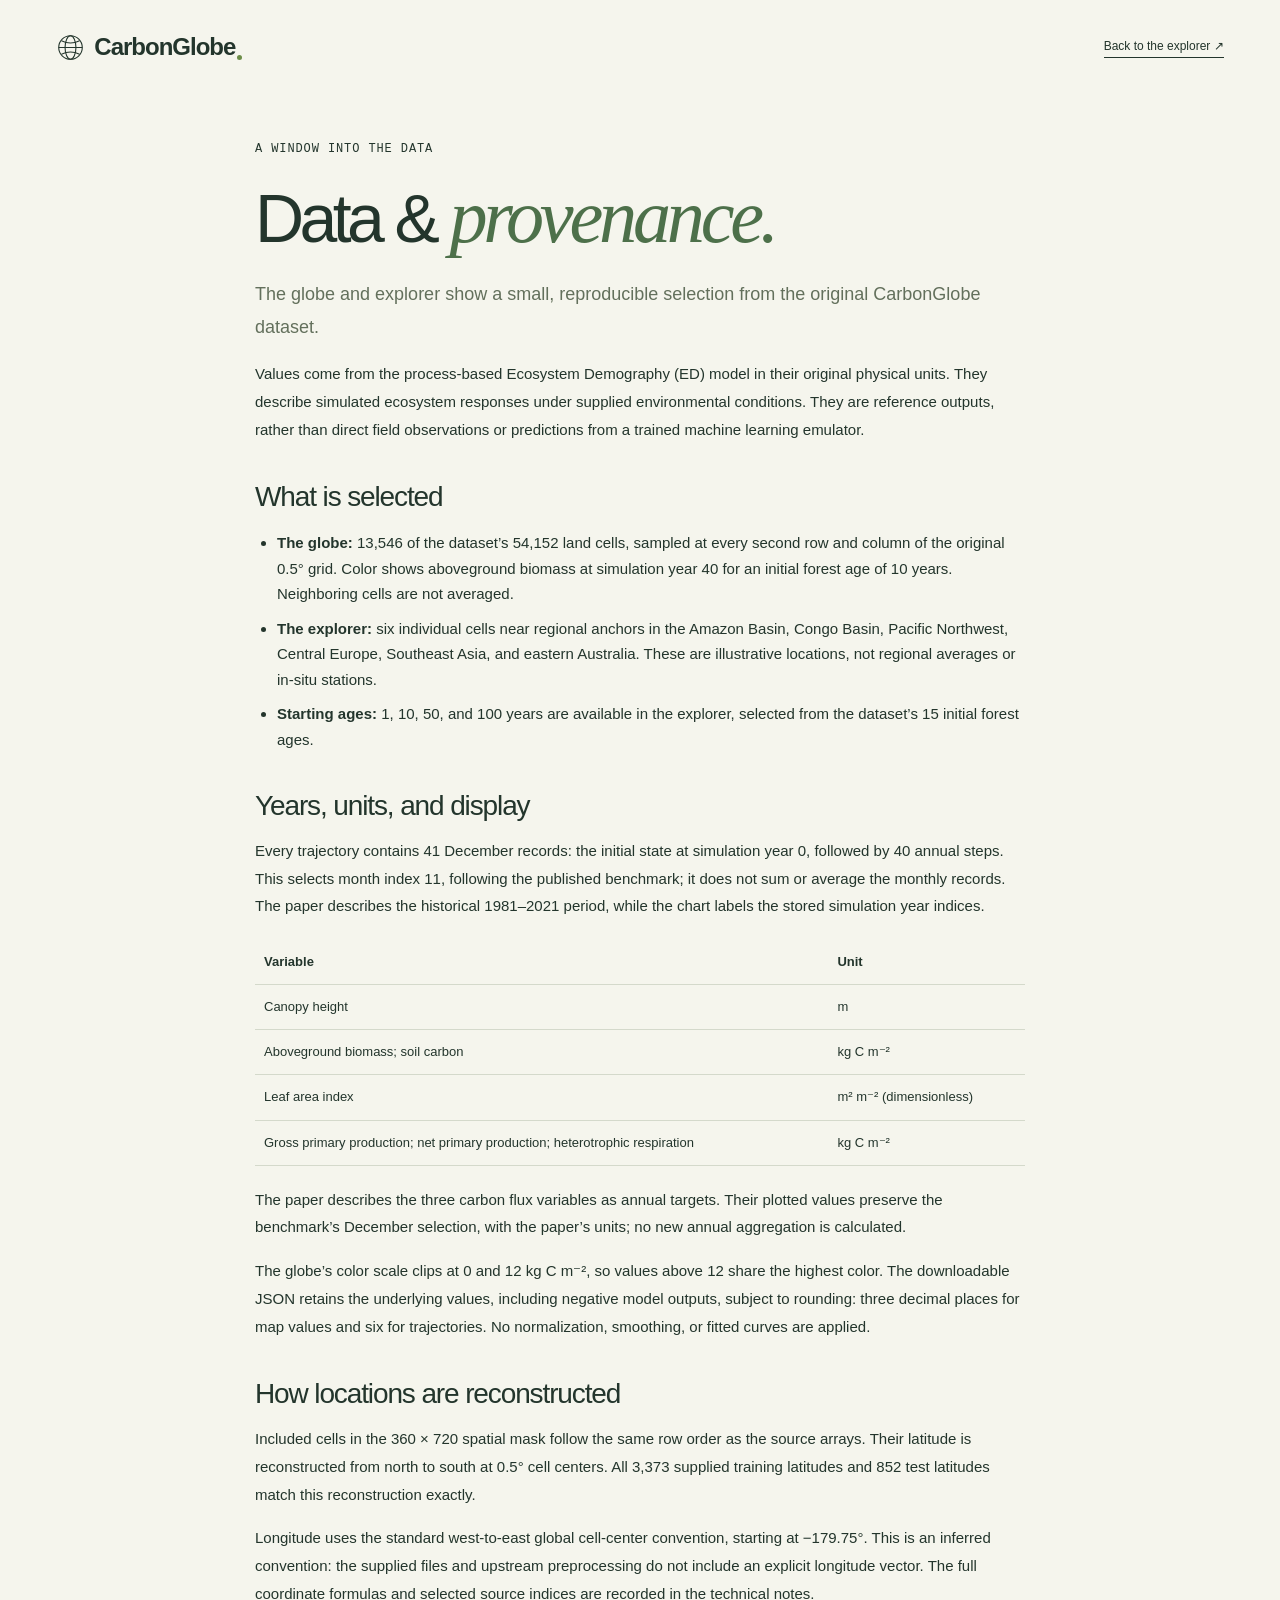
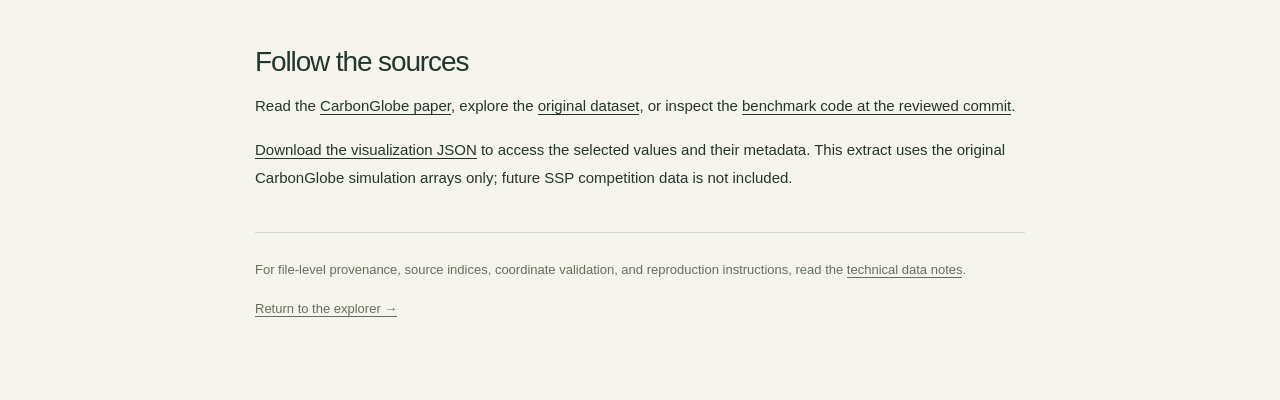
==== data-notes.html @ b6ec604e "Build CarbonGlobe research website with interactive simulation explorer" ====
<!doctype html>
<html lang="en">
<head>
  <meta charset="utf-8">
  <meta name="viewport" content="width=device-width, initial-scale=1">
  <meta name="theme-color" content="#f5f5ed">
  <meta name="description" content="Where CarbonGlobe's interactive visualization data comes from, how sites and years are selected, and how to interpret the values.">
  <title>Data & provenance — CarbonGlobe</title>
  <link rel="icon" href="assets/favicon.svg" type="image/svg+xml">
  <link rel="stylesheet" href="styles.css">
  <style>
    .provenance{max-width:850px;margin:0 auto;padding:40px 40px 80px;overflow-wrap:anywhere}
    .provenance h1{font-size:clamp(42px,7vw,68px);margin:20px 0 24px}
    .provenance h2{font-size:28px;margin:38px 0 14px;letter-spacing:-.04em}
    .provenance p{margin:0 0 16px;line-height:1.85}
    .provenance a{border-bottom:1px solid currentColor}
    .provenance .intro{font-size:18px;color:var(--muted)}
    .provenance ul{padding-left:22px;margin:16px 0}
    .provenance li{margin:9px 0}
    .provenance table{border-collapse:collapse;width:100%;margin:20px 0;font-size:13px}
    .provenance th,.provenance td{padding:11px 9px;border-bottom:1px solid var(--line);text-align:left}
    .provenance th{font-weight:700}
    .provenance code{font-family:var(--mono);font-size:.85em}
    .provenance .note-footer{border-top:1px solid var(--line);margin-top:40px;padding-top:25px;font-size:13px;color:var(--muted)}
    .provenance-header .return-link{font-size:12px;border-bottom:1px solid currentColor}
    @media(max-width:600px){.provenance{padding:30px 24px 60px}.provenance-header{height:auto;min-height:90px;flex-wrap:wrap;padding-block:22px;gap:18px}.provenance table{font-size:12px}.provenance th,.provenance td{padding:10px 5px}}
  </style>
</head>
<body>
  <a class="skip-link" href="#main">Skip to content</a>
  <header class="site-header provenance-header">
    <a class="brand" href="index.html" aria-label="CarbonGlobe home"><svg viewBox="0 0 32 32" aria-hidden="true"><circle cx="16" cy="16" r="13"/><ellipse cx="16" cy="16" rx="6" ry="13"/><path d="M3 16h26M6 8.5c6 3 14 3 20 0M6 23.5c6-3 14-3 20 0"/></svg>CarbonGlobe<span class="brand-dot"></span></a>
    <a class="return-link" href="index.html#explore">Back to the explorer ↗</a>
  </header>
  <main class="provenance" id="main">
    <span class="eyebrow">A WINDOW INTO THE DATA</span>
    <h1>Data & <span class="serif">provenance.</span></h1>
    <p class="intro">The globe and explorer show a small, reproducible selection from the original CarbonGlobe dataset.</p>
    <p>Values come from the process-based Ecosystem Demography (ED) model in their original physical units. They describe simulated ecosystem responses under supplied environmental conditions. They are reference outputs, rather than direct field observations or predictions from a trained machine learning emulator.</p>
    <h2>What is selected</h2>
    <ul>
      <li><strong>The globe:</strong> 13,546 of the dataset’s 54,152 land cells, sampled at every second row and column of the original 0.5° grid. Color shows aboveground biomass at simulation year 40 for an initial forest age of 10 years. Neighboring cells are not averaged.</li>
      <li><strong>The explorer:</strong> six individual cells near regional anchors in the Amazon Basin, Congo Basin, Pacific Northwest, Central Europe, Southeast Asia, and eastern Australia. These are illustrative locations, not regional averages or in-situ stations.</li>
      <li><strong>Starting ages:</strong> 1, 10, 50, and 100 years are available in the explorer, selected from the dataset’s 15 initial forest ages.</li>
    </ul>
    <h2>Years, units, and display</h2>
    <p>Every trajectory contains 41 December records: the initial state at simulation year 0, followed by 40 annual steps. This selects month index 11, following the published benchmark; it does not sum or average the monthly records. The paper describes the historical 1981–2021 period, while the chart labels the stored simulation year indices.</p>
    <table>
      <caption class="sr-only">Variables and units in the visualization</caption>
      <thead><tr><th scope="col">Variable</th><th scope="col">Unit</th></tr></thead>
      <tbody>
        <tr><td>Canopy height</td><td>m</td></tr>
        <tr><td>Aboveground biomass; soil carbon</td><td>kg C m⁻²</td></tr>
        <tr><td>Leaf area index</td><td>m² m⁻² (dimensionless)</td></tr>
        <tr><td>Gross primary production; net primary production; heterotrophic respiration</td><td>kg C m⁻²</td></tr>
      </tbody>
    </table>
    <p>The paper describes the three carbon flux variables as annual targets. Their plotted values preserve the benchmark’s December selection, with the paper’s units; no new annual aggregation is calculated.</p>
    <p>The globe’s color scale clips at 0 and 12 kg C m⁻², so values above 12 share the highest color. The downloadable JSON retains the underlying values, including negative model outputs, subject to rounding: three decimal places for map values and six for trajectories. No normalization, smoothing, or fitted curves are applied.</p>
    <h2>How locations are reconstructed</h2>
    <p>Included cells in the 360 × 720 spatial mask follow the same row order as the source arrays. Their latitude is reconstructed from north to south at 0.5° cell centers. All 3,373 supplied training latitudes and 852 test latitudes match this reconstruction exactly.</p>
    <p>Longitude uses the standard west-to-east global cell-center convention, starting at −179.75°. This is an inferred convention: the supplied files and upstream preprocessing do not include an explicit longitude vector. The full coordinate formulas and selected source indices are recorded in the technical notes.</p>
    <h2>Follow the sources</h2>
    <p>Read the <a href="assets/paper.pdf">CarbonGlobe paper</a>, explore the <a href="https://huggingface.co/datasets/zhwang1/CarbonGlobe">original dataset</a>, or inspect the <a href="https://github.com/zhwang0/carbon-globe/tree/a99036367b76a2a7c738bc0e8530a5e57415c2dc">benchmark code at the reviewed commit</a>.</p>
    <p><a href="assets/data/carbon-globe.json" download>Download the visualization JSON</a> to access the selected values and their metadata. This extract uses the original CarbonGlobe simulation arrays only; future SSP competition data is not included.</p>
    <div class="note-footer"><p>For file-level provenance, source indices, coordinate validation, and reproduction instructions, read the <a href="DATA_NOTES.md">technical data notes</a>.</p><a href="index.html#explore">Return to the explorer →</a></div>
  </main>
</body>
</html>
---- styles.css ----
@font-face{font-family:Manrope;src:url('assets/fonts/manrope-latin.woff2') format('woff2');font-style:normal;font-weight:400 800;font-display:swap}
@font-face{font-family:'DM Mono';src:url('assets/fonts/dm-mono-latin.woff2') format('woff2');font-style:normal;font-weight:400;font-display:swap}
:root{--paper:#f5f5ed;--paper-light:#fafaf4;--ink:#23352c;--forest:#173f35;--forest-deep:#12372e;--lime:#dcf680;--muted:#63705c;--line:#d4d9cb;--mono:'DM Mono','SFMono-Regular',Consolas,monospace;--sans:Manrope,Arial,Helvetica,sans-serif;--gutter:clamp(24px,4.4vw,68px);--max-width:1440px}
*,*::before,*::after{box-sizing:border-box}
html{scroll-behavior:smooth;scroll-padding-top:34px}
body{margin:0;background:var(--paper);color:var(--ink);font-family:var(--sans);font-size:15px;line-height:1.7;-webkit-font-smoothing:antialiased}
::selection{background:var(--lime);color:var(--forest)}
a{color:inherit;text-decoration:none}
button,input,select{font:inherit}
button,a,input,select{-webkit-tap-highlight-color:transparent}
button{color:inherit;cursor:pointer}
button:disabled,select:disabled{cursor:wait}
button:disabled{opacity:.5}
button,select{border-radius:0}
button:focus-visible,a:focus-visible,input:focus-visible,select:focus-visible,canvas:focus-visible{outline:2px solid #698a21;outline-offset:5px}
button{background:none}
img,svg,canvas{max-width:100%}
svg{vertical-align:middle}
h1,h2,h3,p{margin:0}
h1,h2,h3{font-weight:500}
button .icon,a .icon{flex-shrink:0}
.icon{width:20px;height:20px;fill:none;stroke:currentColor;stroke-width:1.5;stroke-linecap:round;stroke-linejoin:round}
.icon-library{position:absolute;width:0;height:0;overflow:hidden}
.sr-only{position:absolute!important;width:1px;height:1px;padding:0;overflow:hidden;clip:rect(0,0,0,0);white-space:nowrap;border:0}
.skip-link{position:absolute;top:-100px;left:24px;z-index:100;padding:10px 20px;background:var(--lime);color:var(--forest)}
.skip-link:focus{top:12px}
.serif{font-family:Georgia,'Times New Roman',serif;font-weight:400;font-style:italic;letter-spacing:-.055em}
.mono,.eyebrow,.small-note,.source-label,.step-top,.resource-type{font-family:var(--mono);font-weight:400}
.eyebrow,.small-note{font-size:12px;line-height:1.5;letter-spacing:.075em}
.eyebrow{display:inline-flex;align-items:center;gap:15px}
.status-dot{display:inline-block;width:6px;height:6px;border-radius:50%;background:#7c9c43;flex-shrink:0}
.section,.site-header,.hero,.metrics,footer{max-width:var(--max-width);margin-inline:auto}
.site-header{height:94px;margin-inline:auto;padding:0 var(--gutter);display:flex;align-items:center;justify-content:space-between;gap:20px}
.brand{display:inline-flex;align-items:center;gap:9px;font-size:24px;font-weight:750;letter-spacing:-1px;line-height:1}
.brand svg{width:29px;height:29px;fill:none;stroke:currentColor;stroke-width:1.2}
.brand-dot{width:5px;height:5px;background:#6c8d48;border-radius:50%;margin-left:-7px;align-self:flex-end;margin-bottom:2px}
.site-header nav{display:flex;gap:29px;align-items:center;font-size:14px;font-weight:600}
.site-header nav>a{position:relative;padding:10px 0}
.site-header nav>a:not(.nav-paper)::after{content:'';position:absolute;bottom:6px;left:0;width:100%;height:1px;background:currentColor;transform:scaleX(0);transform-origin:left;transition:transform .2s}
.site-header nav>a:hover::after{transform:scaleX(1)}
.site-header nav .nav-paper{display:flex;align-items:center;gap:16px;border:1px solid #abb9a8;padding:11px 15px;margin-left:10px}
.nav-paper .icon{width:17px;height:17px}
.nav-paper:hover{background:#e9eddf}
.menu-toggle{display:none;width:44px;height:44px;padding:12px;border:0}
.menu-toggle span{display:block;height:1.5px;margin:6px 0;background:currentColor;transition:transform .2s}
.hero{position:relative;display:grid;grid-template-columns:1fr 1fr;padding:51px var(--gutter) 0;column-gap:18px;min-height:705px}
.hero-copy{position:relative;z-index:2}
.publication-tag{display:inline-flex;align-items:center;gap:8px;font-family:var(--mono);font-size:11px;letter-spacing:.025em;border:1px solid #d5dccc;border-radius:20px;padding:6px 10px;white-space:nowrap}
.publication-tag .status-dot{width:5px;height:5px}
.publication-tag .icon{width:12px;height:12px}
.tag-divider{color:#a3ae9e;margin:0 1px}
h1{font-size:clamp(65px,6.2vw,88px);font-weight:500;line-height:1.045;letter-spacing:-.068em;margin:27px 0 25px}
h1 .serif{font-size:1.12em;line-height:.95;color:#4d704a}
.hero-description{font-size:16px;line-height:1.7;letter-spacing:-.2px}
.hero-detail{max-width:385px;color:var(--muted);font-size:14px;line-height:1.9;margin-top:14px}
.hero-detail strong{color:var(--ink);font-weight:700}
.hero-actions{display:flex;align-items:center;gap:24px;margin-top:26px}
.button{display:inline-flex;align-items:center;justify-content:center;gap:23px;min-height:47px;padding:12px 18px;font-size:14px;font-weight:600;line-height:1.5;border:1px solid transparent;transition:background .2s,transform .2s}
.button:hover{transform:translateY(-2px)}
.button-dark{background:var(--forest);color:var(--paper)}
.button-dark:hover{background:#285848}
.button-lime{background:var(--lime);color:var(--forest)}
.button-lime:hover{background:#e8ffa5}
.text-link{display:inline-flex;align-items:center;gap:10px;font-size:13px;font-weight:650;line-height:1.6;border:0;border-bottom:1px solid currentColor;padding:5px 0}
.text-link .icon{width:15px;height:15px;transition:transform .2s}
.text-link:hover .icon{transform:translate(2px,-1px)}
.globe-scene{position:relative;min-width:0;min-height:558px;align-self:start;margin-top:-14px}
.globe-scene::before{content:'';position:absolute;width:83%;height:76%;left:10%;top:10%;border-radius:50%;background:radial-gradient(ellipse,rgba(161,181,117,.15),transparent 68%);pointer-events:none}
#globe{display:block;position:relative;width:100%;aspect-ratio:1;min-height:480px;cursor:grab;touch-action:pan-y}
#globe:active{cursor:grabbing}
.globe-eyebrow{position:absolute;top:9px;right:15px;z-index:1;display:flex;align-items:center;gap:8px;font-family:var(--mono);font-size:10px;letter-spacing:.08em}
.globe-coordinate{position:absolute;left:0;right:auto;top:10%;z-index:1;display:flex;flex-direction:column;gap:5px;max-width:110px;text-align:left;pointer-events:none}
.globe-coordinate span{font-family:var(--mono);font-size:9px;letter-spacing:.06em}
.globe-coordinate span:last-child{font-size:9px;opacity:.55;max-width:100px;align-self:flex-start;line-height:1.6}
.globe-coordinate strong{font-size:15px;font-weight:450;letter-spacing:-.5px}
.globe-controls{position:absolute;bottom:20px;left:7px;display:flex;align-items:center;gap:10px;font-family:var(--mono);font-size:10px;letter-spacing:.07em}
.round-button{display:flex;align-items:center;justify-content:center;flex-shrink:0;width:32px;height:32px;border:1px solid #c7cfbd;border-radius:50%;font-size:14px;line-height:1;padding:0}
.round-button:hover{background:#e6ecd8}
.globe-hint{font-size:20px;opacity:.6;margin-left:6px}
.globe-legend{position:absolute;right:3px;bottom:17px;width:173px;font-family:var(--mono);font-size:9px;letter-spacing:.03em}
.color-ramp{height:4px;margin:8px 0 6px;background:linear-gradient(90deg,#448466,#a4c268,#e0ed8b)}
.globe-legend>div:last-of-type{display:flex;justify-content:space-between}
.globe-legend small{display:block;font-size:9px;opacity:.6;margin-top:6px}
.visual-status{position:absolute;bottom:58px;left:0;right:0;font-size:12px;text-align:center;color:var(--muted)}
.visual-status:empty{display:none}
.hero-bottom{grid-column:1/-1;display:flex;justify-content:space-between;align-items:center;padding:38px 0 24px;color:#87907e}
.hero-bottom .eyebrow{font-size:10px;letter-spacing:.12em}
.hero-bottom>a{display:flex;align-items:center;gap:20px;font-family:var(--mono);font-size:10px;letter-spacing:.08em;color:var(--ink)}
.hero-bottom>a>span{font-size:18px}
.metrics{display:grid;grid-template-columns:repeat(4,1fr);padding:0 var(--gutter);}
.metrics>div{border-top:1px solid var(--line);border-bottom:1px solid var(--line);padding:29px 0 30px;position:relative}
.metrics>div+div{padding-left:35px}
.metrics>div+div::before{content:'';position:absolute;left:0;top:32px;bottom:32px;width:1px;background:var(--line)}
.metrics strong{display:flex;align-items:baseline;gap:9px;font-size:43px;font-weight:450;letter-spacing:-2px;line-height:1.2}
.metrics strong span{font-family:var(--mono);font-size:14px;letter-spacing:0;font-weight:400;color:#7d886c}
.metrics>div:first-child strong span{font-size:17px;align-self:center;color:#8ba35f}
.metrics>div>span{display:block;font-size:13px;color:var(--muted);margin-top:10px}
.section{padding:90px var(--gutter)}
.section-heading{display:flex;justify-content:space-between;align-items:center;gap:20px;margin-bottom:43px}
.section-number{color:#98a387;font-size:11px}
.small-note{color:#7c8977;font-size:10px}
.small-note .status-dot{margin-right:7px;width:5px;height:5px;vertical-align:middle}
h2{font-size:clamp(37px,3.7vw,52px);letter-spacing:-.055em;line-height:1.17}
h2 .serif{letter-spacing:-.045em}
.split-heading{display:grid;grid-template-columns:1.05fr 1fr;gap:80px;margin-bottom:53px}
.split-heading>div{max-width:500px;padding-top:3px}
.split-heading p{font-size:14px;line-height:1.95;color:#637064}
.split-heading p+p{margin-top:14px}
.pipeline{display:grid;grid-template-columns:repeat(3,1fr);border-top:1px solid var(--line);border-bottom:1px solid var(--line)}
.pipeline-step{min-width:0;padding:24px 28px 27px 0}
.pipeline-step+.pipeline-step{border-left:1px solid var(--line);padding-left:28px}
.pipeline-step:last-child{padding-right:0}
.step-top{display:flex;align-items:center;justify-content:space-between;font-size:11px;letter-spacing:.07em;color:#7c876e}
.step-top .icon{width:15px;height:15px;color:var(--ink)}
.tiny-badge{border:1px solid #c9d4ad;border-radius:20px;color:#61713f;font-size:9px;padding:3px 7px;line-height:1}
.pipeline-art{height:106px;display:flex;align-items:center;justify-content:flex-start;margin:4px 0 0;color:#6b8b4c}
.drivers-art{gap:15px}
.drivers-art span{display:flex;align-items:center;justify-content:center;width:48px;height:48px;border:1px solid #ced9b7;border-radius:50%;font-family:var(--mono);font-size:23px}
.drivers-art span:nth-child(3){font-size:14px}
.forest-art svg{width:228px;height:80px;fill:none;stroke:#729454;stroke-width:1.3;stroke-linecap:round;stroke-linejoin:round}
.tensor-art{font-family:var(--mono);font-size:12px;gap:6px;white-space:nowrap}
.tensor-art>span{padding:10px 7px;border:1px solid #c8d5b4}
.tensor-art b{font-size:14px;font-weight:400}
.tensor-art .tensor-target{background:#e0e8ca}
.tensor-art sub{font-size:9px}
.pipeline-step h3{font-size:21px;letter-spacing:-.7px;margin:3px 0 12px}
.pipeline-step p{font-size:14px;line-height:1.9;color:var(--muted);max-width:320px;min-height:69px}
.source-label{font-size:9px;letter-spacing:.035em;margin-top:19px;color:#71805e}
.dataset-footnote{display:flex;gap:16px;align-items:center;margin-top:24px}
.note-mark{font-size:25px;color:#85966c;align-self:flex-start;line-height:1.4}
.dataset-footnote p{font-size:12px;line-height:1.85;color:#798271;max-width:760px}
.dataset-footnote p strong{font-weight:600;color:#627159}
.dataset-footnote .text-link{flex-shrink:0;margin-left:auto;font-size:12px}
.explore-section{background:var(--forest);color:var(--paper);padding:72px max(var(--gutter),calc((100vw - var(--max-width))/2 + var(--gutter))) 38px}
.explore-section .section-heading{margin-bottom:36px}
.explore-section .section-number{color:#adc67d}
.explore-section .small-note{color:#a9bca5}
.explore-section .status-dot{background:var(--lime)}
.explore-heading{display:grid;grid-template-columns:1.1fr 1fr;gap:80px;align-items:center;margin-bottom:40px}
.explore-heading h2 .serif{color:var(--lime)}
.explore-heading p{font-size:14px;line-height:1.95;color:#bacabd;max-width:390px;margin-left:auto}
.explorer{background:var(--paper);color:var(--ink);position:relative}
.explorer-toolbar{display:grid;grid-template-columns:1.25fr 1fr 1.3fr;border-bottom:1px solid var(--line);padding:0 26px}
.explorer-toolbar label{display:flex;flex-direction:column;gap:7px;padding:19px 24px 17px 0;font-family:var(--mono);font-size:10px;letter-spacing:.075em;color:#86907b}
.explorer-toolbar label+label{padding-left:24px;border-left:1px solid var(--line)}
.explorer-toolbar label:last-child{padding-right:0}
select{width:100%;min-height:30px;padding:0 24px 0 0;border:0;background-color:transparent;background-image:url("data:image/svg+xml,%3Csvg width='14' height='14' viewBox='0 0 14 14' xmlns='http://www.w3.org/2000/svg'%3E%3Cpath d='m3 5 4 4 4-4' fill='none' stroke='%2323352c' stroke-width='1.2'/%3E%3C/svg%3E");background-position:right center;background-repeat:no-repeat;appearance:none;color:var(--ink);font-family:var(--sans);font-size:14px;font-weight:600;letter-spacing:0;cursor:pointer}
select option{background:var(--paper);color:var(--ink)}
.explorer-body{display:grid;grid-template-columns:minmax(230px,.72fr) minmax(0,2fr)}
.location-panel{padding:27px;border-right:1px solid var(--line);position:relative;overflow:hidden}
.location-kicker{display:flex;gap:7px;align-items:center;font-family:var(--mono);font-size:9px;letter-spacing:.07em;color:#7b8b6d}
.location-kicker .status-dot{background:#78914b;width:5px;height:5px}
.location-panel h3{font-size:23px;line-height:1.25;letter-spacing:-.8px;margin-top:12px}
.location-panel>.mono{font-size:10px;color:#8b9380}
#locator{width:100%;height:100px;margin:9px 0 4px;display:block}
.location-value{display:flex;flex-direction:column;gap:3px;margin-top:4px}
.location-value>span:first-child{font-size:12px;color:#7c8676}
.location-value strong{font-size:48px;line-height:1.2;letter-spacing:-2.3px;font-weight:450;font-variant-numeric:tabular-nums}
.location-value>span:last-child{font-family:var(--mono);font-size:11px;color:#7d896b}
.location-year{display:flex;justify-content:space-between;align-items:center;font-family:var(--mono);font-size:10px;border-top:1px solid var(--line);padding-top:15px;margin-top:21px;color:#7d896b}
.location-year span{color:var(--ink);font-size:14px}
.chart-panel{padding:28px 28px 19px;min-width:0}
.chart-heading{display:flex;justify-content:space-between;align-items:flex-end;gap:15px;margin-bottom:13px}
.chart-overline{font-family:var(--mono);font-size:9px;color:#8b947e;letter-spacing:.06em}
.chart-heading h3{font-size:14px;font-weight:550;letter-spacing:-.2px;margin-top:4px}
.chart-key{display:flex;align-items:center;gap:5px;font-size:10px;color:#76826b;white-space:nowrap}
.chart-key i{height:2px;width:15px;background:#537d39}
#trajectory-chart{display:block;width:100%;height:auto;overflow:visible;min-height:180px}
#trajectory-chart text{font-family:var(--mono);font-size:12px;fill:#88917f}
#trajectory-chart .grid-line{stroke:#dfe3d5;stroke-width:1;stroke-dasharray:3 4}
#trajectory-chart .trajectory-line{fill:none;stroke:#648b3f;stroke-width:2.5;stroke-linecap:round;stroke-linejoin:round}
#trajectory-chart .trajectory-area{fill:#dce8bd;opacity:.5}
.timeline{display:flex;align-items:center;gap:12px;margin:5px 0 17px}
.timeline .round-button{width:29px;height:29px;font-size:11px}
.timeline .mono{font-size:10px;color:#8a967c}
input[type=range]{appearance:none;-webkit-appearance:none;width:100%;height:20px;background:transparent;cursor:pointer;min-width:0}
input[type=range]::-webkit-slider-runnable-track{height:3px;background:linear-gradient(to right,#789649 0%,#789649 var(--progress,100%),#cbd7b6 var(--progress,100%),#cbd7b6 100%);border-radius:3px}
input[type=range]::-moz-range-track{height:3px;background:linear-gradient(to right,#789649 0%,#789649 var(--progress,100%),#cbd7b6 var(--progress,100%),#cbd7b6 100%);border-radius:3px}
input[type=range]::-webkit-slider-thumb{appearance:none;width:11px;height:11px;margin-top:-4px;border-radius:50%;background:#5e7e3f;border:2px solid var(--paper);box-shadow:0 0 0 1px #5e7e3f}
input[type=range]::-moz-range-thumb{width:8px;height:8px;border-radius:50%;background:#5e7e3f;border:2px solid var(--paper);box-shadow:0 0 0 1px #5e7e3f}
.chart-footer{display:flex;justify-content:space-between;align-items:center;gap:12px;border-top:1px solid var(--line);padding-top:13px}
.chart-footer>span{font-size:10px;color:#8b927f}
.chart-footer .text-link{font-size:10px;border:0;white-space:nowrap}
.chart-footer .icon{width:12px;height:12px}
.explorer-status{font-size:12px;background:#e4eace;padding:10px 26px}
.explorer-status:empty{display:none}
.explore-caption{display:flex;gap:30px;justify-content:space-between;margin-top:19px;color:#9db49e;font-size:11px;line-height:1.8}
.explore-caption p{max-width:810px}
.explore-caption a{white-space:nowrap;color:#d2ddbf;font-size:11px;text-decoration:underline;text-underline-offset:4px}
.benchmark-section{padding-top:85px;padding-bottom:86px}
.benchmark-layout{display:grid;grid-template-columns:.9fr 1.2fr;gap:100px}
.benchmark-copy h2{margin-bottom:24px}
.benchmark-copy>p{font-size:14px;line-height:1.9;color:#73806e;max-width:355px;margin-top:13px}
.benchmark-callout{margin:26px 0 20px;border-top:1px solid var(--line);padding-top:20px;max-width:355px}
.benchmark-callout .eyebrow{font-size:9px;color:#80916c;letter-spacing:.055em}
.benchmark-callout>div{display:flex;align-items:center;gap:13px;margin-top:13px}
.benchmark-callout strong{font-size:35px;font-weight:400;line-height:1}
.benchmark-callout strong:nth-of-type(2){margin-left:25px}
.benchmark-callout>div>span{font-size:11px;color:#7e8976;line-height:1.5}
.benchmark-copy>.text-link{font-size:12px}
.benchmark-chart-wrap{min-width:0;align-self:start}
.benchmark-toolbar{display:flex;align-items:center;justify-content:space-between;border-bottom:1px solid var(--line);padding-bottom:18px;gap:20px}
.benchmark-toolbar label{max-width:65%}
.benchmark-toolbar select{font-size:14px;min-height:35px;padding-right:28px}
.metric-toggle{display:flex;padding:3px;background:#e8ebdf;border:1px solid #d9e0cb;gap:3px}
.metric-toggle button{min-height:29px;padding:4px 12px;font-family:var(--mono);font-size:11px;border:0;color:#788369;transition:background .2s}
.metric-toggle button.active{background:var(--forest);color:var(--paper)}
.metric-toggle button:not(.active):hover{background:#dce4ce}
.benchmark-axis{display:flex;justify-content:space-between;font-family:var(--mono);font-size:9px;color:#8b957e;padding:17px 0}
#benchmark-bars{display:flex;flex-direction:column;gap:13px;min-height:326px}
.bar-row{display:grid;grid-template-columns:100px 1fr 42px;align-items:center;gap:12px;min-height:27px}
.bar-label{display:flex;align-items:center;gap:9px;font-size:12px;white-space:nowrap}
.bar-label .rank,.bar-rank{color:#a0aa92;font-family:var(--mono);font-size:10px;min-width:10px}
.bar-track{position:relative;height:18px;background:#e9eddf;min-width:0}
.bar-fill{height:100%;background:#b9c9a1;transition:width .5s ease}
.bar-row.best .bar-fill{background:#315c3e}
.bar-row.best .bar-label{font-weight:700;color:#315c3e}
.bar-value{font-family:var(--mono);font-size:12px;text-align:right;color:#6d7c5f}
.bar-row.best .bar-value{color:#315c3e}
.best-marker{font-family:var(--mono);font-size:9px;letter-spacing:.02em;color:var(--forest);background:#e1eacb;padding:2px 3px;margin-left:2px}
.benchmark-source{font-size:10px;color:#89927d;line-height:1.8;border-top:1px solid var(--line);padding-top:15px;margin-top:19px}
.benchmark-source a{color:#667e4e;text-decoration:underline;text-underline-offset:3px;white-space:nowrap}
.loading-text{font-size:14px;color:#88947b;padding:25px 0}
.possibilities-section{background:var(--forest-deep);color:var(--paper);padding:66px max(var(--gutter),calc((100vw - var(--max-width))/2 + var(--gutter))) 68px;position:relative;overflow:hidden}
.possibilities-section::after{content:'';position:absolute;left:-140px;bottom:-350px;width:640px;height:540px;border:1px solid rgba(189,214,132,.08);border-radius:50%;transform:rotate(-25deg);box-shadow:0 0 0 35px rgba(189,214,132,.025),0 0 0 70px rgba(189,214,132,.025),0 0 0 105px rgba(189,214,132,.018);pointer-events:none}
.possibilities-section .section-heading{position:relative;z-index:1;margin-bottom:38px}
.possibilities-section .section-number{color:#c3dc8f}
.possibilities-section .small-note{color:#9eaf97}
.possibilities-layout{display:grid;grid-template-columns:1.2fr 1fr;gap:80px;position:relative;z-index:1}
.possibilities-layout h2{font-size:clamp(35px,3.5vw,48px)}
.possibilities-layout h2 .serif{color:var(--lime)}
.possibilities-layout>div>p{font-size:14px;line-height:1.9;color:#c1cebd;max-width:415px;margin-top:24px}
.possibilities-layout>div>p.future-note{font-size:11px;color:#8fa78c;margin-top:14px;max-width:380px}
.possibilities-layout .button{margin-top:25px;font-size:13px;gap:24px}
.opportunities article{display:flex;align-items:flex-start;gap:18px;border-top:1px solid #3e5d49;padding:22px 0}
.opportunities article:last-child{border-bottom:1px solid #3e5d49}
.opportunities article>span{font-family:var(--mono);font-size:10px;color:#b0c386;padding-top:5px}
.opportunities article>div{flex:1}
.opportunities h3{font-size:15px;font-weight:450;letter-spacing:-.4px;line-height:1.5}
.opportunities p{font-size:12px;line-height:1.8;color:#97ae95;margin-top:8px;max-width:320px}
.opportunities .icon{width:15px;height:15px;flex-shrink:0;margin-top:3px;color:#adc886}
.resources-section{padding-top:75px;padding-bottom:62px}
.resource-heading{display:flex;justify-content:space-between;align-items:center;gap:40px;margin-bottom:31px}
.resource-heading p{font-size:13px;color:#76816d;line-height:1.9;max-width:315px;width:31%}
.resource-links{display:grid;grid-template-columns:repeat(4,1fr);border-top:1px solid var(--line);border-bottom:1px solid var(--line)}
.resource-links>a{display:flex;flex-direction:column;padding:24px 25px;transition:background .2s}
.resource-links>a:first-child{padding-left:0}
.resource-links>a:last-child{padding-right:0}
.resource-links>a+a{border-left:1px solid var(--line)}
.resource-links>a:hover{background:#eaf0dc}
.resource-type{font-size:10px;color:#8a967c;letter-spacing:.05em}
.resource-links strong{font-size:24px;font-weight:500;letter-spacing:-.8px;line-height:1.6;margin:11px 0 9px}
.resource-links>a>span:last-child{display:flex;justify-content:space-between;align-items:center;font-size:11px;color:#7c886c}
.resource-links .icon{width:16px;height:16px;transition:transform .2s}
.resource-links a:hover .icon{transform:translate(2px,-2px)}
.citation-block{display:grid;grid-template-columns:.85fr 1.3fr;gap:90px;margin-top:47px}
.citation-block .eyebrow{font-size:9px;color:#8a967b;letter-spacing:.08em}
.citation-block h3{font-size:22px;letter-spacing:-.7px;line-height:1.4;margin:12px 0 11px}
.citation-block .text-link{font-size:11px;margin-right:13px}
.citation-download{font-size:11px;color:#748567;text-decoration:underline;text-underline-offset:4px;white-space:nowrap}
#copy-status{font-size:11px;color:#66842d;margin-right:8px}
#copy-status:empty{display:none}
.paper-title{font-size:15px;line-height:1.7;font-weight:500;letter-spacing:-.2px;margin:6px 0 12px}
.authors{font-size:12px;color:#7c8972;line-height:2}
.affiliations{font-size:11px;color:#969e89;line-height:1.8;margin-top:8px}
.publication-link{display:inline-block;font-size:10px;color:#78915c;margin-top:13px;line-height:1.8}
.publication-link:hover{text-decoration:underline;text-underline-offset:4px}
footer{display:flex;align-items:center;gap:26px;padding:25px var(--gutter);border-top:1px solid var(--line)}
footer .brand{font-size:19px}
footer .brand svg{width:23px;height:23px}
footer .brand-dot{width:4px;height:4px;margin-left:-6px}
footer>span{font-family:var(--mono);font-size:9px;letter-spacing:.03em;color:#8f9b7e;margin-right:auto;margin-left:15px}
footer>a:not(.brand){font-size:11px;white-space:nowrap;color:#738266}
footer>a:not(.brand):hover{text-decoration:underline;text-underline-offset:4px}
.noscript-note{padding:18px var(--gutter);text-align:center;background:var(--lime);font-size:14px;color:var(--forest)}
@media(min-width:1500px){.hero{min-height:760px;padding-top:65px}.globe-scene{min-height:600px}#globe{min-height:580px}}
@media(max-width:1150px){.site-header nav{gap:20px}.site-header nav .nav-paper{margin-left:0}.hero{padding-top:35px;min-height:650px}h1{font-size:70px}.globe-scene{min-height:535px}#globe{min-height:435px}.globe-coordinate{left:0;right:auto}.globe-eyebrow{font-size:9px;right:0}.hero-detail{max-width:335px}.hero-actions{gap:18px}.hero-actions .text-link{font-size:12px}.hero-bottom{padding-top:30px}.split-heading{gap:55px}.benchmark-layout{gap:65px}.pipeline-step{padding-right:20px}.pipeline-step+.pipeline-step{padding-left:20px}.tensor-art{gap:4px;font-size:11px}.tensor-art>span{padding:8px 4px}.drivers-art{gap:10px}.explorer-body{grid-template-columns:minmax(210px,.72fr) minmax(0,2fr)}.location-panel{padding:23px}.chart-panel{padding:23px}.chart-heading h3{font-size:14px}.chart-footer{align-items:flex-start}.bar-row{grid-template-columns:95px 1fr 36px;gap:8px}.possibilities-layout{gap:55px}.citation-block{gap:60px}}
@media(max-width:950px){.site-header{height:80px}.brand{font-size:21px}.site-header nav{font-size:13px;gap:18px}.site-header nav a:nth-child(4){display:none}.site-header nav .nav-paper{padding:9px 12px}.hero{padding-top:32px;min-height:600px;column-gap:0}h1{font-size:60px}.publication-tag{font-size:9px;gap:6px;padding:6px 9px}.hero-description{font-size:14px}.hero-detail{font-size:13px;max-width:310px}.hero-actions{gap:16px;flex-wrap:wrap;margin-top:22px}.hero-actions .button{padding:11px 14px;gap:15px;font-size:13px}.globe-scene{min-height:490px;margin-top:8px}#globe{min-height:380px}.globe-controls{bottom:23px;left:0;font-size:9px;gap:6px}.globe-hint{display:none}.globe-legend{width:130px;bottom:20px;font-size:9px}.globe-legend small{font-size:9px}.globe-coordinate{top:8%}.globe-coordinate strong{font-size:14px}.globe-coordinate span{font-size:9px}.globe-coordinate span:last-child{display:none}.hero-bottom{padding-top:18px}.metrics strong{font-size:36px}.metrics>div+div{padding-left:25px}.metrics>div>span{font-size:11px}.section{padding-top:68px;padding-bottom:68px}.section-heading{margin-bottom:33px}.small-note{font-size:9px}h2{font-size:37px}.split-heading{gap:40px;margin-bottom:35px}.split-heading p{font-size:13px}.pipeline-step h3{font-size:18px}.pipeline-step p{font-size:12px;min-height:76px}.source-label{font-size:9px}.pipeline-art{height:90px}.drivers-art{gap:7px}.drivers-art span{width:40px;height:40px;font-size:20px}.tensor-art{font-size:10px;gap:3px}.tensor-art>span{padding:7px 3px}.tensor-art b{font-size:13px}.step-top{font-size:9px}.tiny-badge{font-size:9px}.dataset-footnote{gap:12px}.dataset-footnote p{font-size:11px}.dataset-footnote .text-link{font-size:11px}.explore-section{padding-top:55px}.explore-heading{gap:45px}.explore-heading p{font-size:13px}.explorer-toolbar{padding:0 20px}.explorer-toolbar label{font-size:9px;padding-right:15px}.explorer-toolbar label+label{padding-left:15px}.explorer-toolbar select{font-size:13px}.explorer-body{grid-template-columns:195px minmax(0,1fr)}.location-panel{padding:21px}.location-panel h3{font-size:21px}.location-kicker{font-size:9px}.location-value strong{font-size:40px}.chart-panel{padding:20px 18px 15px}.chart-heading{align-items:flex-start;gap:10px}.chart-key{font-size:9px}.chart-heading h3{font-size:13px}.chart-footer>span{font-size:9px;max-width:170px}.chart-footer .text-link{font-size:9px}.benchmark-layout{gap:45px;grid-template-columns:1fr 1.15fr}.benchmark-copy>p{font-size:13px}.bar-row{grid-template-columns:90px 1fr 33px;gap:8px}.bar-label{font-size:11px;gap:7px}.bar-value{font-size:11px}.benchmark-toolbar{gap:12px}.benchmark-toolbar select{font-size:13px}.metric-toggle button{padding:3px 8px;font-size:10px}.best-marker{font-size:9px;padding:2px}.possibilities-layout{gap:40px;grid-template-columns:1.1fr 1fr}.possibilities-layout h2{font-size:35px}.possibilities-layout>div>p{font-size:13px}.opportunities article{gap:12px;padding:19px 0}.opportunities h3{font-size:14px}.opportunities p{font-size:11px}.resource-links strong{font-size:21px}.resource-links>a{padding-inline:20px}.citation-block{gap:45px}.paper-title{font-size:14px}footer>span{font-size:9px;margin-left:0}footer{gap:20px}}
@media(max-width:760px){:root{--gutter:24px}.site-header{height:78px;position:relative;z-index:10;border-bottom:1px solid var(--line)}.brand{font-size:23px}.brand svg{width:27px;height:27px}.menu-toggle{display:block;margin-right:-10px}.menu-toggle[aria-expanded=true] span:first-child{transform:translateY(3.75px) rotate(45deg)}.menu-toggle[aria-expanded=true] span:last-child{transform:translateY(-3.75px) rotate(-45deg)}.site-header nav{display:none;position:absolute;left:0;right:0;top:77px;background:var(--paper);padding:16px var(--gutter) 24px;border-bottom:1px solid var(--line);box-shadow:0 15px 20px rgba(29,49,29,.05)}.site-header nav.is-open{display:flex;flex-direction:column;align-items:stretch;gap:0}.site-header nav>a,.site-header nav a:nth-child(4){display:block;padding:12px 0;font-size:14px}.site-header nav .nav-paper{display:flex;justify-content:space-between;padding:12px 14px;margin-top:12px}.hero{padding-top:33px;grid-template-columns:1fr;min-height:0}.publication-tag{font-size:10px;gap:7px}.hero h1{font-size:clamp(58px,10.9vw,82px);line-height:1.025;letter-spacing:-.067em;margin-top:25px;margin-bottom:24px}.hero-copy{max-width:500px}.hero-description{font-size:15px}.hero-detail{font-size:14px;max-width:360px;line-height:1.85}.hero-actions{margin-top:24px;gap:24px}.hero-actions .button{font-size:14px;padding:12px 16px;min-height:48px}.hero-actions .text-link{font-size:13px;min-height:44px;align-self:center}.globe-scene{margin-top:33px;min-height:0;width:100%;max-width:565px;justify-self:center;padding-bottom:68px}.globe-eyebrow{font-size:9px;top:0;right:0}.globe-scene #globe{min-height:0;aspect-ratio:1;width:100%}.globe-coordinate{left:0;right:auto;top:6%;max-width:95px}.globe-coordinate strong{font-size:14px}.globe-coordinate span{font-size:9px}.globe-controls{bottom:20px;font-size:10px;gap:9px}.round-button{width:38px;height:38px}.globe-legend{width:159px;bottom:19px;font-size:9px}.globe-legend small{font-size:9px}.globe-hint{display:block;margin-left:0}.visual-status{bottom:67px}.hero-bottom{padding:12px 0 21px}.hero-bottom .eyebrow{font-size:9px;letter-spacing:.08em;max-width:170px}.hero-bottom>a{font-size:9px;gap:12px}.metrics{grid-template-columns:1fr 1fr}.metrics>div{padding:23px 0}.metrics>div+div{padding-left:24px}.metrics>div:nth-child(3){padding-left:0;border-top:0}.metrics>div:nth-child(4){border-top:0}.metrics>div:nth-child(3)::before{display:none}.metrics>div+div::before{top:24px;bottom:24px}.metrics strong{font-size:39px}.metrics>div>span{font-size:12px;margin-top:7px}.metrics strong span{font-size:13px}.section{padding-top:55px;padding-bottom:55px}.section-heading{margin-bottom:28px;align-items:flex-start}.eyebrow{font-size:11px;gap:12px}.section-heading>.small-note{display:none}h2{font-size:clamp(35px,7vw,46px)}.split-heading{grid-template-columns:1fr;gap:25px;margin-bottom:32px}.split-heading>div{max-width:550px;padding:0}.split-heading p{font-size:14px;line-height:1.9}.split-heading p+p{margin-top:12px}.pipeline{grid-template-columns:1fr;border-bottom:0}.pipeline-step,.pipeline-step+.pipeline-step,.pipeline-step:last-child{padding:22px 0 24px;border-left:0;border-bottom:1px solid var(--line)}.step-top{font-size:10px}.step-top .icon{width:18px;height:18px}.tiny-badge{font-size:9px}.pipeline-art{height:95px;margin-top:2px}.drivers-art{gap:15px}.drivers-art span{width:47px;height:47px;font-size:25px}.forest-art svg{width:220px}.tensor-art{font-size:13px;gap:9px}.tensor-art>span{padding:10px 9px}.tensor-art b{font-size:16px}.tensor-art sub{font-size:10px}.pipeline-step h3{font-size:23px;margin-top:0;margin-bottom:10px}.pipeline-step p{font-size:14px;min-height:0;max-width:500px}.source-label{font-size:9px;margin-top:16px}.dataset-footnote{flex-wrap:wrap;gap:12px}.dataset-footnote p{font-size:12px;flex:1;min-width:0}.dataset-footnote .text-link{margin-left:30px;font-size:12px;min-height:40px}.explore-section{padding-top:48px;padding-bottom:30px}.explore-section .section-heading{margin-bottom:27px}.explore-heading{grid-template-columns:1fr;gap:23px;margin-bottom:28px}.explore-heading p{font-size:14px;max-width:460px;margin:0}.explorer-toolbar{grid-template-columns:1fr 1fr;padding:0 18px}.explorer-toolbar label{padding:13px 12px 10px 0;font-size:9px}.explorer-toolbar label+label{padding-left:12px}.explorer-toolbar label:last-child{grid-column:1/-1;border-left:0;border-top:1px solid var(--line);padding:12px 0}.explorer-toolbar select{font-size:13px;min-height:34px}.explorer-body{grid-template-columns:1fr}.location-panel{padding:20px;border-right:0;border-bottom:1px solid var(--line);display:grid;grid-template-columns:1fr 1fr;column-gap:20px}.location-kicker{grid-column:1;align-self:end;font-size:9px}.location-panel h3{font-size:22px;grid-column:1;margin-top:8px;max-width:220px}.location-panel>.mono{grid-column:1;font-size:10px;margin-top:5px}#locator{grid-column:1;grid-row:4/6;height:75px;margin:5px 0 0;max-width:210px}.location-value{grid-column:2;grid-row:1/5;align-self:center;margin-top:0;padding-left:15px;border-left:1px solid var(--line)}.location-value>span:first-child{font-size:11px}.location-value strong{font-size:43px;margin-top:4px}.location-value>span:last-child{font-size:10px}.location-year{grid-column:2;grid-row:5;padding:9px 0 0 15px;margin-top:3px;font-size:9px;border:0}.location-year span{font-size:13px}.chart-panel{padding:22px 18px 15px}.chart-heading{align-items:center}.chart-heading h3{font-size:14px}.chart-overline{font-size:9px}.chart-key{font-size:9px}.chart-key i{width:12px}.timeline{gap:10px;margin-top:6px;margin-bottom:13px}.timeline .round-button{width:37px;height:37px}.timeline .mono{font-size:11px}input[type=range]{height:34px}input[type=range]::-webkit-slider-thumb{width:15px;height:15px;margin-top:-6px}input[type=range]::-moz-range-thumb{width:12px;height:12px}.chart-footer{gap:14px;align-items:center}.chart-footer>span{font-size:9px;max-width:160px}.chart-footer .text-link{font-size:10px;min-height:35px}.chart-footer .icon{width:13px;height:13px}.explorer-status{padding:10px 18px;font-size:11px}.explore-caption{flex-direction:column;gap:11px;font-size:10px;line-height:1.9;margin-top:16px}.explore-caption a{font-size:11px;align-self:flex-start;min-height:30px}.benchmark-layout{grid-template-columns:1fr;gap:31px}.benchmark-copy h2{margin-bottom:20px}.benchmark-copy>p{font-size:14px;max-width:500px}.benchmark-callout{max-width:100%;margin:22px 0 10px;padding-top:17px}.benchmark-callout .eyebrow{font-size:9px}.benchmark-callout>div{margin-top:12px}.benchmark-callout strong{font-size:35px}.benchmark-callout>div>span{font-size:11px}.benchmark-copy>.text-link{min-height:40px;font-size:12px}.benchmark-toolbar label{max-width:60%}.benchmark-toolbar select{font-size:14px;min-height:40px}.metric-toggle button{min-height:35px;font-size:11px;padding:4px 10px}.benchmark-axis{font-size:9px;padding:18px 0}#benchmark-bars{gap:14px;min-height:0}.bar-row{grid-template-columns:103px 1fr 38px;gap:10px;min-height:29px}.bar-label{font-size:12px;gap:8px}.bar-label .rank,.bar-rank{font-size:9px}.bar-track{height:20px}.bar-value{font-size:12px}.best-marker{font-size:9px}.benchmark-source{font-size:10px;line-height:1.9;padding-top:14px;margin-top:19px}.possibilities-section{padding-top:46px;padding-bottom:46px}.possibilities-section .section-heading{margin-bottom:28px}.possibilities-layout{grid-template-columns:1fr;gap:35px}.possibilities-layout h2{font-size:clamp(34px,7vw,44px)}.possibilities-layout>div>p{font-size:14px;max-width:500px;margin-top:20px}.possibilities-layout>div>p.future-note{font-size:12px;max-width:420px;margin-top:13px}.possibilities-layout .button{font-size:13px;min-height:47px;margin-top:23px}.opportunities article{padding:21px 0;gap:17px}.opportunities article>span{font-size:10px}.opportunities h3{font-size:15px}.opportunities p{font-size:13px;max-width:450px;line-height:1.8}.opportunities .icon{width:17px;height:17px}.resource-heading{flex-direction:column;align-items:flex-start;gap:17px;margin-bottom:28px}.resource-heading p{font-size:14px;width:auto;max-width:400px}.resource-links{grid-template-columns:1fr 1fr;border-bottom:0}.resource-links>a,.resource-links>a:first-child,.resource-links>a:last-child{padding:23px 18px 22px 0;border-bottom:1px solid var(--line)}.resource-links>a+a{padding-left:20px}.resource-links>a:nth-child(3){padding-left:0;border-left:0}.resource-links>a:nth-child(even){padding-right:0}.resource-links strong{font-size:23px;margin:10px 0 12px;line-height:1.4}.resource-type{font-size:9px}.resource-links>a>span:last-child{font-size:11px}.resource-links .icon{width:17px;height:17px}.citation-block{grid-template-columns:1fr;gap:24px;margin-top:37px}.citation-block h3{font-size:24px;line-height:1.4}.citation-block .eyebrow{font-size:10px}.citation-block .text-link{font-size:12px;min-height:40px}.citation-download{font-size:12px}.paper-title{font-size:14px;line-height:1.7;margin-top:0}.authors{font-size:12px;line-height:2}.affiliations{font-size:12px;line-height:1.8}.publication-link{font-size:11px;margin-top:13px}footer{display:grid;grid-template-columns:1fr auto;row-gap:24px;padding-top:26px;padding-bottom:28px}footer .brand{font-size:21px}footer .brand svg{width:25px;height:25px}footer>span{grid-column:1/-1;grid-row:3;font-size:9px;line-height:1.8;letter-spacing:.08em;margin:0}footer>a:not(.brand){font-size:12px;min-height:25px}footer .back-top{grid-row:2;grid-column:2}footer>a[href^=mailto]{grid-column:1;grid-row:2}}
@media(max-width:380px){:root{--gutter:20px}.brand{font-size:21px}.hero h1{font-size:57px}.publication-tag{font-size:9px}.hero-description{font-size:14px}.hero-actions{gap:17px}.hero-actions .button{font-size:13px;padding:12px 13px;gap:13px}.hero-actions .text-link{font-size:12px}.globe-legend{width:140px}.globe-controls{font-size:9px;gap:7px}.globe-hint{display:none}.metrics strong{font-size:35px}.metrics>div>span{font-size:11px}.metrics>div+div{padding-left:20px}.metrics>div:nth-child(3){padding-left:0}.hero-bottom .eyebrow{max-width:140px}.hero-bottom>a{gap:8px}.tensor-art{font-size:12px;gap:6px}.tensor-art>span{padding:9px 7px}.location-panel{padding:17px;column-gap:10px}.location-panel h3{font-size:20px}.location-value strong{font-size:38px}.chart-panel{padding:20px 13px 13px}.chart-heading h3{font-size:13px}.chart-key{font-size:9px}.chart-footer>span{font-size:9px;max-width:126px}.chart-footer .text-link{font-size:9px}.bar-row{grid-template-columns:98px 1fr 33px;gap:6px}.bar-label{font-size:11px;gap:6px}.bar-value{font-size:11px}.benchmark-toolbar label{max-width:58%}.benchmark-toolbar select{font-size:13px}.metric-toggle button{padding:4px 8px}.resource-links strong{font-size:21px}.opportunities h3{font-size:14px}}
@media(prefers-reduced-motion:reduce){html{scroll-behavior:auto}*,*::before,*::after{animation:none!important;transition:none!important}.button:hover{transform:none}}

/* Scientific content remains readable at ordinary browser zoom. */
.hero-detail,.split-heading p,.pipeline-step p,.explore-heading p,.benchmark-copy>p,.possibilities-layout>div>p,.opportunities p,.resource-heading p{font-size:14px}
.hero-description{font-size:16px}
.hero-detail,.split-heading p,.pipeline-step p,.dataset-footnote p,.metrics>div>span,.benchmark-copy>p,.resource-heading p,.authors,.affiliations,.benchmark-source,.chart-footer>span,.location-value>span:first-child{color:#63705c}
.small-note,.step-top,.source-label,.resource-type,.chart-overline,.chart-key,.location-kicker,.location-panel>.mono,.location-value>span:last-child,.location-year,.benchmark-axis,.benchmark-callout .eyebrow,.benchmark-callout>div>span,.citation-block .eyebrow,.publication-link,.resource-links>a>span:last-child,footer>span,footer>a:not(.brand){color:#63705c}
.dataset-footnote p{font-size:12px}
.dataset-footnote p strong{color:#4f634b}
.source-label,.metrics>div>span,.authors,.affiliations,.publication-link,.benchmark-source,.chart-footer>span,.chart-footer .text-link,.chart-key,.location-value>span:first-child,.location-value>span:last-child,.location-panel>.mono{font-size:11px}
.explorer-toolbar label{font-size:10px;color:#63705c}
.explorer-toolbar select,.benchmark-toolbar select,select{font-size:14px;min-height:40px}
.explorer-toolbar label{min-width:0}
.explorer-toolbar label+label{min-width:0}
.chart-heading h3{font-size:15px}
.chart-key{white-space:normal}
.chart-footer{gap:18px}
.chart-footer>span{max-width:55%;line-height:1.7}
.chart-footer .text-link{white-space:normal;min-height:40px}
.explore-caption{font-size:11px;color:#bdcbb3}
.explore-caption a{font-size:11px;color:#dfebcf}
.explore-section .small-note,.possibilities-section .small-note{color:#b9cbaa}
.possibilities-layout>div>p.future-note{font-size:12px;color:#b1c4a6}
.opportunities p{color:#b6c9ac}
.resource-links strong{color:var(--ink)}
.bar-label,.bar-value{font-size:12px}
.bar-label .rank,.bar-rank{font-size:9px}
.best-marker{font-size:9px}
.bar-row{grid-template-columns:118px 1fr 46px}
.bar-label{min-width:0}
.bar-label>span:not(.bar-rank){white-space:normal}
.bar-track{height:21px}
.benchmark-toolbar{gap:14px}
.benchmark-toolbar label{flex:1;min-width:0;max-width:65%}
.metric-toggle button{font-size:11px;min-height:40px;padding-inline:12px}
.round-button,.timeline .round-button{width:40px;height:40px}
.text-link{min-height:40px}
.hero-bottom{color:#63705c}
.hero-bottom .eyebrow,.hero-bottom>a{font-size:9px}
.globe-eyebrow{font-size:9px}
.globe-coordinate span{font-size:9px}
.globe-coordinate span:last-child{display:none}
.globe-coordinate{top:9%;max-width:115px}
.globe-controls{font-size:9px;gap:9px}
.globe-legend{font-size:9px;width:185px;bottom:10px}
.globe-legend small{font-size:9px;line-height:1.5}
.globe-coordinate strong{font-size:15px}
.globe-legend>div:last-of-type{gap:10px}
.visual-status{font-size:12px}
#trajectory-chart text{font-size:14px;fill:#63705c}
.paper-figure{border-top:1px solid var(--line);border-bottom:1px solid var(--line);margin-top:26px}
.paper-figure summary{display:flex;align-items:center;justify-content:space-between;gap:20px;padding:18px 0;font-size:13px;font-weight:600;line-height:1.7;list-style:none;cursor:pointer;min-height:55px}
.paper-figure summary::-webkit-details-marker{display:none}
.paper-figure summary:hover{color:#52703c}
.paper-figure summary:focus-visible{outline:2px solid #698a21;outline-offset:5px}
.paper-figure summary>span{font-size:24px;font-weight:400;line-height:1;transition:transform .2s}
.paper-figure[open] summary>span{transform:rotate(45deg)}
.paper-figure figure{max-width:900px;margin:8px auto 26px;padding:20px;background:#fff;border:1px solid #dce2d2}
.paper-figure img{display:block;width:100%;height:auto}
.paper-figure figcaption{font-size:12px;line-height:1.8;color:#63705c;margin-top:18px;padding-top:16px;border-top:1px solid #e0e5d8}
.paper-figure figcaption a{text-decoration:underline;text-underline-offset:4px}
@media(max-width:1150px){.source-label{font-size:10px}.tensor-art{flex-wrap:wrap}.pipeline-step p{min-height:100px}.globe-legend{width:172px}.globe-controls{gap:7px}.globe-hint{display:none}.benchmark-layout{gap:45px}.bar-row{grid-template-columns:112px 1fr 43px;gap:8px}.chart-heading{flex-wrap:wrap}.chart-key{margin-left:auto}.site-header nav{gap:18px}}
@media(min-width:761px) and (max-width:950px){.site-header nav{gap:13px;font-size:12px}.site-header nav .nav-paper{padding-inline:10px;gap:10px}.globe-eyebrow{font-size:9px;max-width:175px;text-align:right;line-height:1.6}.globe-legend{width:150px;font-size:9px;bottom:0}.globe-controls{font-size:9px;bottom:48px}.globe-coordinate{top:10%}.hero-bottom .eyebrow{max-width:280px}.benchmark-layout{grid-template-columns:1fr;gap:30px}.benchmark-copy{max-width:650px}.benchmark-copy>p{max-width:100%}.benchmark-callout{max-width:450px}.bar-row{grid-template-columns:130px 1fr 50px}.chart-footer{flex-wrap:wrap;gap:5px}.chart-footer>span{max-width:none}.explorer-toolbar select{font-size:13px}.source-label{font-size:10px}.resource-links>a{padding-inline:15px}}
@media(max-width:760px){.site-header nav>a{min-height:44px}.publication-tag{font-size:9px;white-space:normal;flex-wrap:wrap;max-width:100%;column-gap:6px;row-gap:3px}.hero-detail,.split-heading p,.pipeline-step p,.explore-heading p,.benchmark-copy>p,.possibilities-layout>div>p,.opportunities p,.resource-heading p{font-size:14px}.hero-description{font-size:15px}.hero-actions .button{font-size:13px}.hero-actions .text-link{font-size:12px}.globe-eyebrow{font-size:9px;max-width:205px;text-align:right;line-height:1.6}.globe-coordinate{top:9%;max-width:110px}.globe-coordinate span{font-size:9px}.globe-coordinate strong{font-size:14px}.globe-controls{font-size:9px;bottom:13px;gap:7px}.globe-legend{width:160px;bottom:4px;font-size:9px}.globe-legend small{font-size:9px}.globe-hint{display:none}.hero-bottom{gap:25px;align-items:flex-end}.hero-bottom .eyebrow,.hero-bottom>a{font-size:9px;line-height:1.7}.hero-bottom .eyebrow{max-width:165px}.hero-bottom>a{max-width:150px;gap:9px}.metrics>div>span{font-size:12px;max-width:180px}.pipeline-step p{min-height:0}.source-label{font-size:11px}.dataset-footnote p{font-size:12px}.dataset-footnote .text-link{font-size:12px;min-height:44px}.explorer-toolbar label{font-size:10px;letter-spacing:.025em;line-height:1.6}.explorer-toolbar label:last-child{font-size:10px}.explorer-toolbar select{font-size:14px;min-height:44px}.explorer-toolbar{grid-template-columns:1.1fr 1fr}.location-kicker{font-size:9px;line-height:1.6}.location-panel>.mono{font-size:11px}.location-value>span:first-child,.location-value>span:last-child{font-size:11px}.location-year{font-size:9px;gap:10px;line-height:1.6}.location-year span{font-size:13px}.location-value{min-width:0}.location-panel h3{font-size:22px}.location-value strong{font-size:40px}.chart-heading{align-items:flex-start;flex-wrap:wrap;gap:7px}.chart-heading h3{font-size:14px}.chart-key{font-size:11px}.chart-overline{font-size:10px}.chart-footer{flex-wrap:wrap;gap:4px}.chart-footer>span{font-size:11px;max-width:100%}.chart-footer .text-link{font-size:11px;min-height:44px}.timeline .round-button,.round-button{width:44px;height:44px}.timeline .mono{font-size:11px}input[type=range]{height:44px}.explore-caption,.explore-caption a{font-size:11px}.explorer-status{font-size:12px}.benchmark-toolbar select{font-size:14px;min-height:44px}.metric-toggle button{font-size:11px;min-height:40px;padding-inline:11px}.benchmark-toolbar label{max-width:63%}.benchmark-axis{font-size:10px;gap:10px;line-height:1.6}.bar-row{grid-template-columns:116px 1fr 44px;gap:9px}.bar-label,.bar-value{font-size:12px}.bar-label{gap:7px}.bar-label .rank,.bar-rank{font-size:9px}.bar-track{height:21px}.benchmark-source{font-size:11px}.benchmark-copy>.text-link{font-size:12px;min-height:44px}.benchmark-callout .eyebrow{font-size:10px}.benchmark-callout>div>span{font-size:12px}.possibilities-layout>div>p.future-note{font-size:12px}.opportunities h3{font-size:17px}.resource-links>a>span:last-child{font-size:12px}.resource-type{font-size:10px}.paper-title{font-size:15px}.authors,.affiliations,.publication-link{font-size:12px}.citation-block .text-link,.citation-download{font-size:12px;min-height:44px}.citation-block .eyebrow{font-size:10px}footer>span{font-size:9px}footer>a:not(.brand){font-size:12px;min-height:40px}.paper-figure summary{font-size:13px;gap:15px}.paper-figure figure{padding:12px;margin-bottom:20px}.paper-figure figcaption{font-size:12px}#trajectory-chart text{font-size:24px}}
@media(max-width:380px){.hero-actions{gap:14px}.hero-actions .button{font-size:12px}.hero-actions .text-link{font-size:11px}.globe-legend{width:142px}.globe-controls{font-size:9px;gap:6px}.globe-eyebrow{max-width:190px}.location-panel{column-gap:12px}.location-value{padding-left:10px}.location-value strong{font-size:35px}.location-panel h3{font-size:21px}.location-kicker{font-size:9px}.location-panel>.mono{font-size:10px}.location-year{font-size:9px;padding-left:10px}.benchmark-toolbar{flex-wrap:wrap;gap:12px}.benchmark-toolbar label{max-width:100%;width:100%;flex-basis:100%}.metric-toggle{margin-left:auto}.bar-row{grid-template-columns:107px 1fr 42px;gap:6px}.bar-label{gap:5px}.bar-label,.bar-value{font-size:12px}.benchmark-axis{font-size:9px}.resource-links strong{font-size:22px}.tensor-art{font-size:11px}.metrics>div>span{font-size:11px}}
@media print{body{background:#fff;color:#000}.site-header nav,.hero-actions,.globe-controls,.globe-scene,.menu-toggle,.hero-bottom,.timeline,.chart-footer,footer,.possibilities-section::after{display:none!important}.hero,.split-heading,.benchmark-layout,.possibilities-layout,.citation-block{display:block}.hero{min-height:0;padding-block:25px}h1{font-size:48px}h2{font-size:30px}.section,.explore-section,.possibilities-section{padding:30px 24px;break-inside:avoid}.explore-section,.possibilities-section{background:#fff;color:#000}.explore-section p,.possibilities-section p{color:#333!important}.explore-section h2 .serif,.possibilities-section h2 .serif{color:#000}.benchmark-chart-wrap{margin-top:25px}a[href]::after{content:''}}
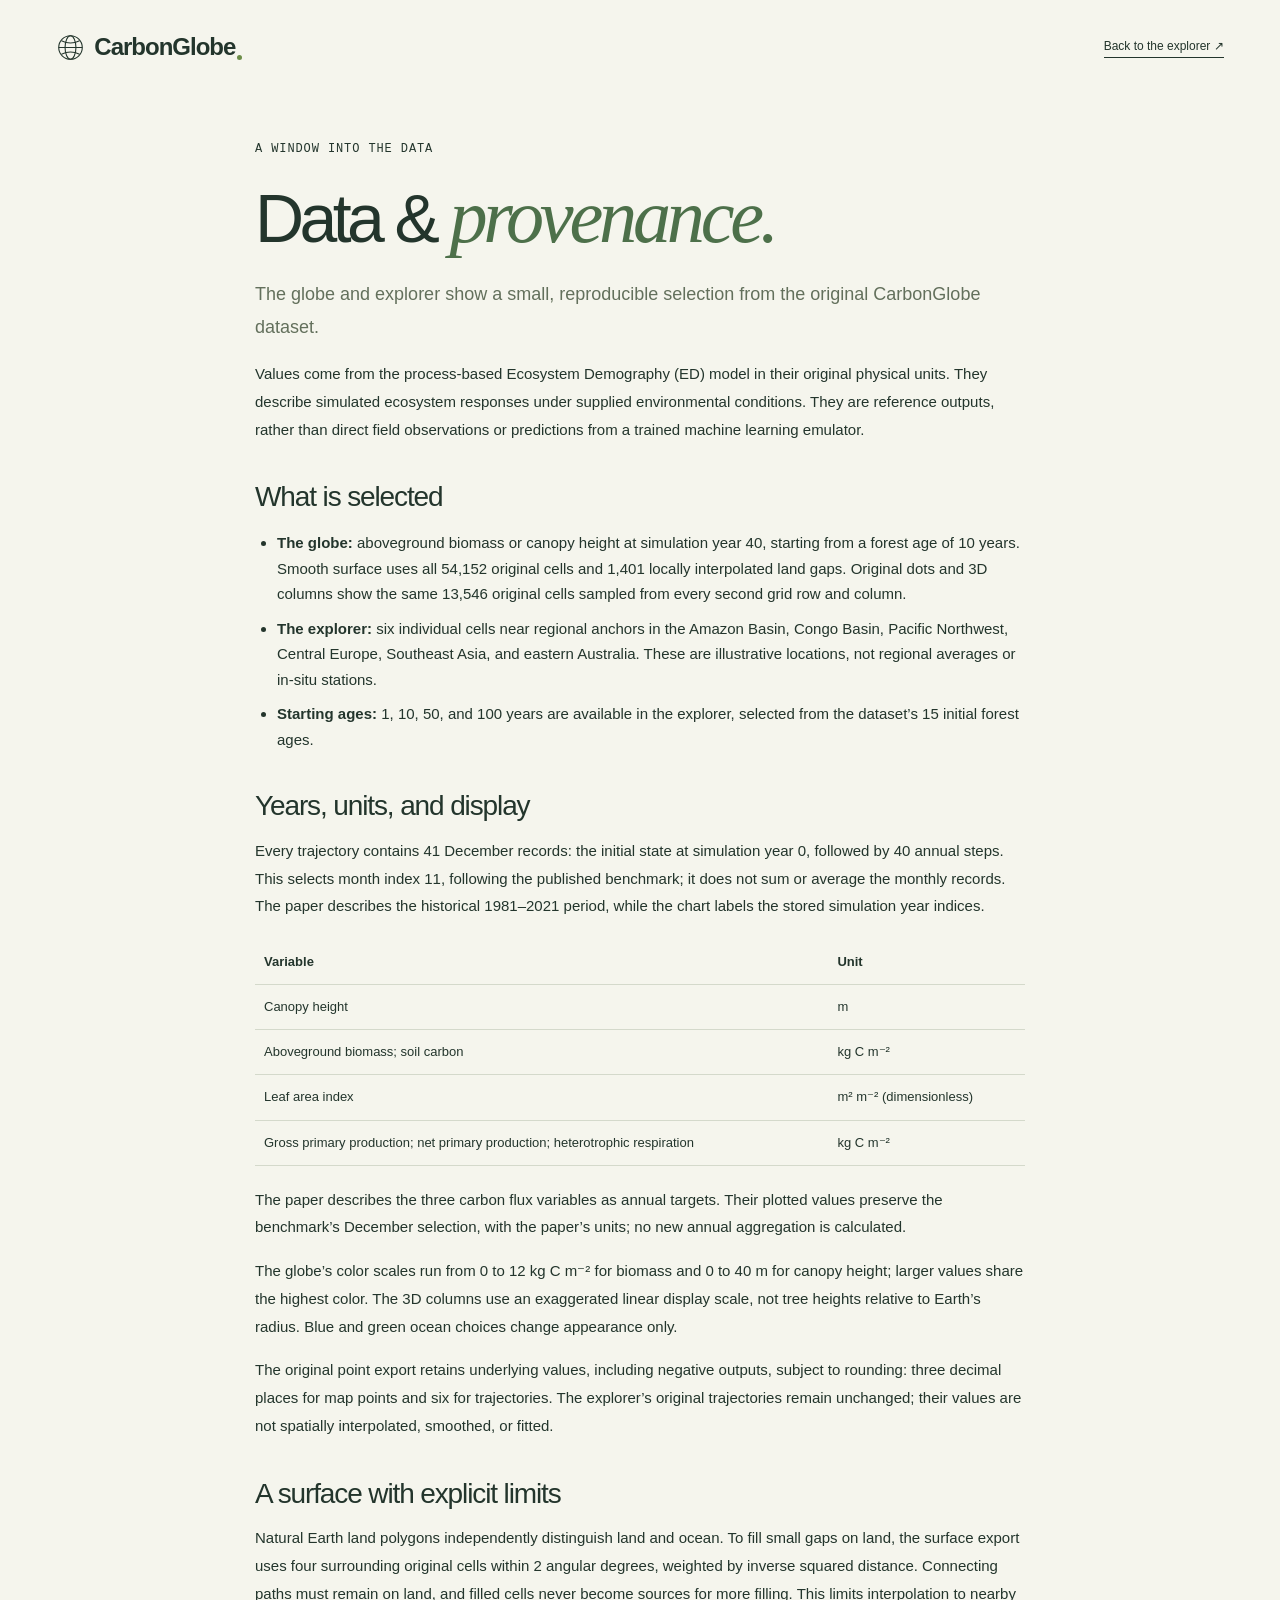
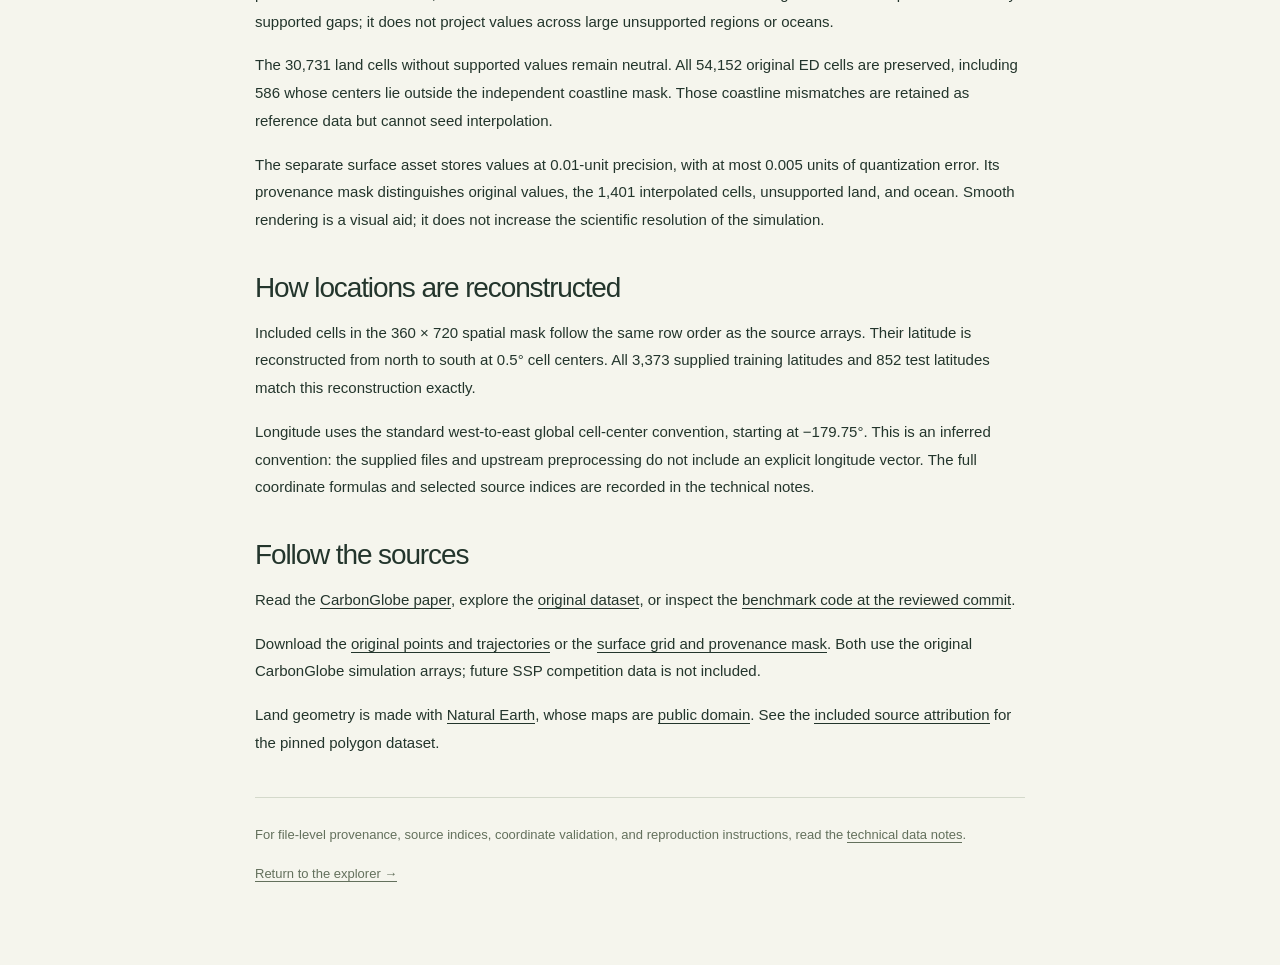
==== commit 2bbb3684: "Add smooth land interpolation and interactive 3D globe views" ====
--- a/data-notes.html
+++ b/data-notes.html
@@ -39,7 +39,7 @@
     <p>Values come from the process-based Ecosystem Demography (ED) model in their original physical units. They describe simulated ecosystem responses under supplied environmental conditions. They are reference outputs, rather than direct field observations or predictions from a trained machine learning emulator.</p>
     <h2>What is selected</h2>
     <ul>
-      <li><strong>The globe:</strong> 13,546 of the dataset’s 54,152 land cells, sampled at every second row and column of the original 0.5° grid. Color shows aboveground biomass at simulation year 40 for an initial forest age of 10 years. Neighboring cells are not averaged.</li>
+      <li><strong>The globe:</strong> aboveground biomass or canopy height at simulation year 40, starting from a forest age of 10 years. Smooth surface uses all 54,152 original cells and 1,401 locally interpolated land gaps. Original dots and 3D columns show the same 13,546 original cells sampled from every second grid row and column.</li>
       <li><strong>The explorer:</strong> six individual cells near regional anchors in the Amazon Basin, Congo Basin, Pacific Northwest, Central Europe, Southeast Asia, and eastern Australia. These are illustrative locations, not regional averages or in-situ stations.</li>
       <li><strong>Starting ages:</strong> 1, 10, 50, and 100 years are available in the explorer, selected from the dataset’s 15 initial forest ages.</li>
     </ul>
@@ -56,13 +56,19 @@
       </tbody>
     </table>
     <p>The paper describes the three carbon flux variables as annual targets. Their plotted values preserve the benchmark’s December selection, with the paper’s units; no new annual aggregation is calculated.</p>
-    <p>The globe’s color scale clips at 0 and 12 kg C m⁻², so values above 12 share the highest color. The downloadable JSON retains the underlying values, including negative model outputs, subject to rounding: three decimal places for map values and six for trajectories. No normalization, smoothing, or fitted curves are applied.</p>
+    <p>The globe’s color scales run from 0 to 12 kg C m⁻² for biomass and 0 to 40 m for canopy height; larger values share the highest color. The 3D columns use an exaggerated linear display scale, not tree heights relative to Earth’s radius. Blue and green ocean choices change appearance only.</p>
+    <p>The original point export retains underlying values, including negative outputs, subject to rounding: three decimal places for map points and six for trajectories. The explorer’s original trajectories remain unchanged; their values are not spatially interpolated, smoothed, or fitted.</p>
+    <h2>A surface with explicit limits</h2>
+    <p>Natural Earth land polygons independently distinguish land and ocean. To fill small gaps on land, the surface export uses four surrounding original cells within 2 angular degrees, weighted by inverse squared distance. Connecting paths must remain on land, and filled cells never become sources for more filling. This limits interpolation to nearby supported gaps; it does not project values across large unsupported regions or oceans.</p>
+    <p>The 30,731 land cells without supported values remain neutral. All 54,152 original ED cells are preserved, including 586 whose centers lie outside the independent coastline mask. Those coastline mismatches are retained as reference data but cannot seed interpolation.</p>
+    <p>The separate surface asset stores values at 0.01-unit precision, with at most 0.005 units of quantization error. Its provenance mask distinguishes original values, the 1,401 interpolated cells, unsupported land, and ocean. Smooth rendering is a visual aid; it does not increase the scientific resolution of the simulation.</p>
     <h2>How locations are reconstructed</h2>
     <p>Included cells in the 360 × 720 spatial mask follow the same row order as the source arrays. Their latitude is reconstructed from north to south at 0.5° cell centers. All 3,373 supplied training latitudes and 852 test latitudes match this reconstruction exactly.</p>
     <p>Longitude uses the standard west-to-east global cell-center convention, starting at −179.75°. This is an inferred convention: the supplied files and upstream preprocessing do not include an explicit longitude vector. The full coordinate formulas and selected source indices are recorded in the technical notes.</p>
     <h2>Follow the sources</h2>
     <p>Read the <a href="assets/paper.pdf">CarbonGlobe paper</a>, explore the <a href="https://huggingface.co/datasets/zhwang1/CarbonGlobe">original dataset</a>, or inspect the <a href="https://github.com/zhwang0/carbon-globe/tree/a99036367b76a2a7c738bc0e8530a5e57415c2dc">benchmark code at the reviewed commit</a>.</p>
-    <p><a href="assets/data/carbon-globe.json" download>Download the visualization JSON</a> to access the selected values and their metadata. This extract uses the original CarbonGlobe simulation arrays only; future SSP competition data is not included.</p>
+    <p>Download the <a href="assets/data/carbon-globe.json" download>original points and trajectories</a> or the <a href="assets/data/globe-surface.json" download>surface grid and provenance mask</a>. Both use the original CarbonGlobe simulation arrays; future SSP competition data is not included.</p>
+    <p>Land geometry is made with <a href="https://www.naturalearthdata.com/downloads/50m-physical-vectors/50m-land/">Natural Earth</a>, whose maps are <a href="https://www.naturalearthdata.com/about/terms-of-use/">public domain</a>. See the <a href="assets/data/NATURAL_EARTH_ATTRIBUTION.txt">included source attribution</a> for the pinned polygon dataset.</p>
     <div class="note-footer"><p>For file-level provenance, source indices, coordinate validation, and reproduction instructions, read the <a href="DATA_NOTES.md">technical data notes</a>.</p><a href="index.html#explore">Return to the explorer →</a></div>
   </main>
 </body>
--- a/styles.css
+++ b/styles.css
@@ -343,4 +343,47 @@
 @media(min-width:761px) and (max-width:950px){.site-header nav{gap:13px;font-size:12px}.site-header nav .nav-paper{padding-inline:10px;gap:10px}.globe-eyebrow{font-size:9px;max-width:175px;text-align:right;line-height:1.6}.globe-legend{width:150px;font-size:9px;bottom:0}.globe-controls{font-size:9px;bottom:48px}.globe-coordinate{top:10%}.hero-bottom .eyebrow{max-width:280px}.benchmark-layout{grid-template-columns:1fr;gap:30px}.benchmark-copy{max-width:650px}.benchmark-copy>p{max-width:100%}.benchmark-callout{max-width:450px}.bar-row{grid-template-columns:130px 1fr 50px}.chart-footer{flex-wrap:wrap;gap:5px}.chart-footer>span{max-width:none}.explorer-toolbar select{font-size:13px}.source-label{font-size:10px}.resource-links>a{padding-inline:15px}}
 @media(max-width:760px){.site-header nav>a{min-height:44px}.publication-tag{font-size:9px;white-space:normal;flex-wrap:wrap;max-width:100%;column-gap:6px;row-gap:3px}.hero-detail,.split-heading p,.pipeline-step p,.explore-heading p,.benchmark-copy>p,.possibilities-layout>div>p,.opportunities p,.resource-heading p{font-size:14px}.hero-description{font-size:15px}.hero-actions .button{font-size:13px}.hero-actions .text-link{font-size:12px}.globe-eyebrow{font-size:9px;max-width:205px;text-align:right;line-height:1.6}.globe-coordinate{top:9%;max-width:110px}.globe-coordinate span{font-size:9px}.globe-coordinate strong{font-size:14px}.globe-controls{font-size:9px;bottom:13px;gap:7px}.globe-legend{width:160px;bottom:4px;font-size:9px}.globe-legend small{font-size:9px}.globe-hint{display:none}.hero-bottom{gap:25px;align-items:flex-end}.hero-bottom .eyebrow,.hero-bottom>a{font-size:9px;line-height:1.7}.hero-bottom .eyebrow{max-width:165px}.hero-bottom>a{max-width:150px;gap:9px}.metrics>div>span{font-size:12px;max-width:180px}.pipeline-step p{min-height:0}.source-label{font-size:11px}.dataset-footnote p{font-size:12px}.dataset-footnote .text-link{font-size:12px;min-height:44px}.explorer-toolbar label{font-size:10px;letter-spacing:.025em;line-height:1.6}.explorer-toolbar label:last-child{font-size:10px}.explorer-toolbar select{font-size:14px;min-height:44px}.explorer-toolbar{grid-template-columns:1.1fr 1fr}.location-kicker{font-size:9px;line-height:1.6}.location-panel>.mono{font-size:11px}.location-value>span:first-child,.location-value>span:last-child{font-size:11px}.location-year{font-size:9px;gap:10px;line-height:1.6}.location-year span{font-size:13px}.location-value{min-width:0}.location-panel h3{font-size:22px}.location-value strong{font-size:40px}.chart-heading{align-items:flex-start;flex-wrap:wrap;gap:7px}.chart-heading h3{font-size:14px}.chart-key{font-size:11px}.chart-overline{font-size:10px}.chart-footer{flex-wrap:wrap;gap:4px}.chart-footer>span{font-size:11px;max-width:100%}.chart-footer .text-link{font-size:11px;min-height:44px}.timeline .round-button,.round-button{width:44px;height:44px}.timeline .mono{font-size:11px}input[type=range]{height:44px}.explore-caption,.explore-caption a{font-size:11px}.explorer-status{font-size:12px}.benchmark-toolbar select{font-size:14px;min-height:44px}.metric-toggle button{font-size:11px;min-height:40px;padding-inline:11px}.benchmark-toolbar label{max-width:63%}.benchmark-axis{font-size:10px;gap:10px;line-height:1.6}.bar-row{grid-template-columns:116px 1fr 44px;gap:9px}.bar-label,.bar-value{font-size:12px}.bar-label{gap:7px}.bar-label .rank,.bar-rank{font-size:9px}.bar-track{height:21px}.benchmark-source{font-size:11px}.benchmark-copy>.text-link{font-size:12px;min-height:44px}.benchmark-callout .eyebrow{font-size:10px}.benchmark-callout>div>span{font-size:12px}.possibilities-layout>div>p.future-note{font-size:12px}.opportunities h3{font-size:17px}.resource-links>a>span:last-child{font-size:12px}.resource-type{font-size:10px}.paper-title{font-size:15px}.authors,.affiliations,.publication-link{font-size:12px}.citation-block .text-link,.citation-download{font-size:12px;min-height:44px}.citation-block .eyebrow{font-size:10px}footer>span{font-size:9px}footer>a:not(.brand){font-size:12px;min-height:40px}.paper-figure summary{font-size:13px;gap:15px}.paper-figure figure{padding:12px;margin-bottom:20px}.paper-figure figcaption{font-size:12px}#trajectory-chart text{font-size:24px}}
 @media(max-width:380px){.hero-actions{gap:14px}.hero-actions .button{font-size:12px}.hero-actions .text-link{font-size:11px}.globe-legend{width:142px}.globe-controls{font-size:9px;gap:6px}.globe-eyebrow{max-width:190px}.location-panel{column-gap:12px}.location-value{padding-left:10px}.location-value strong{font-size:35px}.location-panel h3{font-size:21px}.location-kicker{font-size:9px}.location-panel>.mono{font-size:10px}.location-year{font-size:9px;padding-left:10px}.benchmark-toolbar{flex-wrap:wrap;gap:12px}.benchmark-toolbar label{max-width:100%;width:100%;flex-basis:100%}.metric-toggle{margin-left:auto}.bar-row{grid-template-columns:107px 1fr 42px;gap:6px}.bar-label{gap:5px}.bar-label,.bar-value{font-size:12px}.benchmark-axis{font-size:9px}.resource-links strong{font-size:22px}.tensor-art{font-size:11px}.metrics>div>span{font-size:11px}}
+
+/* Globe display comparison: controls stay separate from the interactive visual. */
+.globe-scene{min-height:0;padding-bottom:0}
+.globe-scene::before{height:66%;top:6%}
+.globe-viewport{position:relative;width:100%;min-width:0;padding-bottom:15px}
+.globe-viewport .globe-eyebrow{top:9px}
+.globe-viewport .globe-coordinate{top:9%}
+.globe-viewport .globe-controls{left:7px;bottom:24px}
+.globe-viewport .globe-legend{right:3px;bottom:6px;width:197px}
+.globe-viewport .visual-status{bottom:87px}
+#globe-gap-key{display:flex;align-items:center;gap:6px;font-size:10px;line-height:1.4;margin-top:6px;color:#63705c;letter-spacing:0}
+#globe-gap-key[hidden]{display:none}
+#globe-gap-key i{width:9px;height:9px;background:#aaa99a;display:inline-block;flex-shrink:0;border:1px solid #8c8f81}
+.globe-options-panel{border-top:1px solid #d4dccb;margin-top:5px;padding:13px 0 0;position:relative}
+.globe-options-top{display:grid;grid-template-columns:minmax(265px,1.25fr) minmax(170px,1fr);align-items:center;gap:17px}
+.globe-mode-switch{display:flex;align-items:stretch;min-width:0;padding:3px;border:1px solid #ccd7bd;background:#edf0e4}
+.globe-mode-switch button{border:0;min-height:40px;flex:1;padding:7px 9px;white-space:nowrap;font-size:11px;font-weight:600;line-height:1.4;color:#62705a;transition:background .16s,color .16s}
+.globe-mode-switch button[aria-pressed="true"]{background:#dce8c1;color:#224d35}
+.globe-mode-switch button:hover{background:#e1e8d2}
+.globe-mode-switch button[aria-pressed="true"]:hover{background:#d1e2b0}
+.globe-variable-label{display:block;min-width:0}
+.globe-variable-label>span,.globe-control-label{font-family:var(--mono);font-size:9px;color:#63705c;letter-spacing:.06em;line-height:1.5}
+.globe-variable-label>span{display:block;margin-bottom:0}
+.globe-variable-label select{font-size:12px;font-weight:500;min-height:40px;padding-right:20px}
+.globe-ocean-row{display:flex;gap:12px;align-items:center;margin-top:6px}
+.globe-ocean-switch{display:flex;align-items:center;gap:13px;flex-wrap:wrap}
+.globe-ocean-switch button{border:0;display:inline-flex;align-items:center;justify-content:flex-start;gap:7px;font-size:11px;font-weight:450;line-height:1.5;min-height:40px;padding:6px 1px;color:#63705c;position:relative}
+.globe-ocean-switch button::after{content:'';position:absolute;bottom:4px;left:19px;right:0;height:1px;background:currentColor;transform:scaleX(0);transform-origin:left;transition:transform .16s}
+.globe-ocean-switch button[aria-pressed="true"]{color:#244b38}
+.globe-ocean-switch button[aria-pressed="true"]::after,.globe-ocean-switch button:hover::after{transform:scaleX(1)}
+.ocean-swatch{width:12px;height:12px;border-radius:50%;display:inline-block;flex-shrink:0;outline:1px solid #bfc9b7;outline-offset:2px}
+.ocean-swatch-blue{background:#122b43}
+.ocean-swatch-green{background:#173f35}
+.globe-elevation-control{display:flex;align-items:center;gap:15px;min-width:0;margin-top:1px}
+.globe-elevation-control[hidden]{display:none}
+.globe-elevation-control label{font-size:11px;line-height:1.5;color:#63705c;white-space:nowrap}
+.globe-elevation-control input{height:40px;max-width:220px;flex:1;min-width:70px;--progress:50%}
+.globe-elevation-control>span{font-family:var(--mono);font-size:14px;color:#63705c}
+.globe-mode-note{font-size:11px;line-height:1.7;color:#63705c;margin-top:5px;min-height:19px;max-width:620px}
+@media(max-width:1150px){.globe-options-top{grid-template-columns:1fr;gap:9px}.globe-variable-label{display:grid;grid-template-columns:70px minmax(0,1fr);align-items:center;gap:10px}.globe-variable-label select{font-size:13px;min-height:40px}.globe-viewport .globe-controls{left:0;bottom:25px}.globe-viewport .globe-legend{width:180px}.globe-ocean-row{margin-top:1px;gap:18px}.globe-ocean-switch{gap:13px}.globe-options-panel{padding-top:12px}}
+@media(min-width:761px) and (max-width:950px){.globe-viewport{padding-bottom:47px}.globe-viewport .globe-legend{bottom:5px;width:171px}.globe-viewport .globe-controls{bottom:24px;font-size:9px;gap:6px}.globe-viewport .globe-coordinate{top:9%}.globe-viewport .globe-eyebrow{max-width:175px}.globe-ocean-row{gap:13px}.globe-ocean-switch{gap:12px}.globe-ocean-switch button{font-size:10px}.globe-options-top{gap:5px}.globe-mode-switch button{padding-inline:6px}}
+@media(max-width:760px){.globe-scene{padding-bottom:0}.globe-viewport{padding-bottom:65px}.globe-viewport .globe-eyebrow{top:0;max-width:205px}.globe-viewport .globe-coordinate{top:9%}.globe-viewport .globe-controls{left:0;bottom:25px;gap:7px}.globe-viewport .globe-legend{right:0;width:174px;bottom:5px}.globe-options-panel{margin-top:9px;padding-top:12px}.globe-options-top{grid-template-columns:1fr;gap:7px}.globe-mode-switch button{font-size:12px;min-height:44px;padding-inline:8px}.globe-variable-label{grid-template-columns:75px minmax(0,1fr);gap:12px}.globe-variable-label>span,.globe-control-label{font-size:10px}.globe-variable-label select{font-size:14px;min-height:44px}.globe-ocean-row{gap:15px;align-items:center;margin-top:0}.globe-ocean-switch{gap:15px;flex-wrap:nowrap}.globe-ocean-switch button{font-size:11px;min-height:44px;gap:7px}.globe-ocean-switch button::after{bottom:6px}.globe-elevation-control{gap:13px}.globe-elevation-control label{font-size:12px}.globe-elevation-control input{height:44px}.globe-mode-note{font-size:11px;min-height:0;margin-top:6px;line-height:1.8}}
+@media(max-width:380px){.globe-viewport .globe-legend{width:153px;font-size:9px}.globe-viewport .globe-legend small{font-size:9px}.globe-viewport .globe-controls{font-size:9px;gap:6px}.globe-viewport .globe-controls>span{max-width:70px;line-height:1.6}.globe-viewport .globe-eyebrow{max-width:185px}#globe-gap-key{font-size:9px}.globe-mode-switch button{font-size:11px;padding-inline:5px}.globe-ocean-row{gap:10px}.globe-ocean-switch{gap:11px}.globe-ocean-switch button{font-size:10px;gap:6px}.globe-control-label{font-size:9px}.globe-variable-label{grid-template-columns:63px minmax(0,1fr);gap:8px}.globe-variable-label select{font-size:13px}}
 @media print{body{background:#fff;color:#000}.site-header nav,.hero-actions,.globe-controls,.globe-scene,.menu-toggle,.hero-bottom,.timeline,.chart-footer,footer,.possibilities-section::after{display:none!important}.hero,.split-heading,.benchmark-layout,.possibilities-layout,.citation-block{display:block}.hero{min-height:0;padding-block:25px}h1{font-size:48px}h2{font-size:30px}.section,.explore-section,.possibilities-section{padding:30px 24px;break-inside:avoid}.explore-section,.possibilities-section{background:#fff;color:#000}.explore-section p,.possibilities-section p{color:#333!important}.explore-section h2 .serif,.possibilities-section h2 .serif{color:#000}.benchmark-chart-wrap{margin-top:25px}a[href]::after{content:''}}
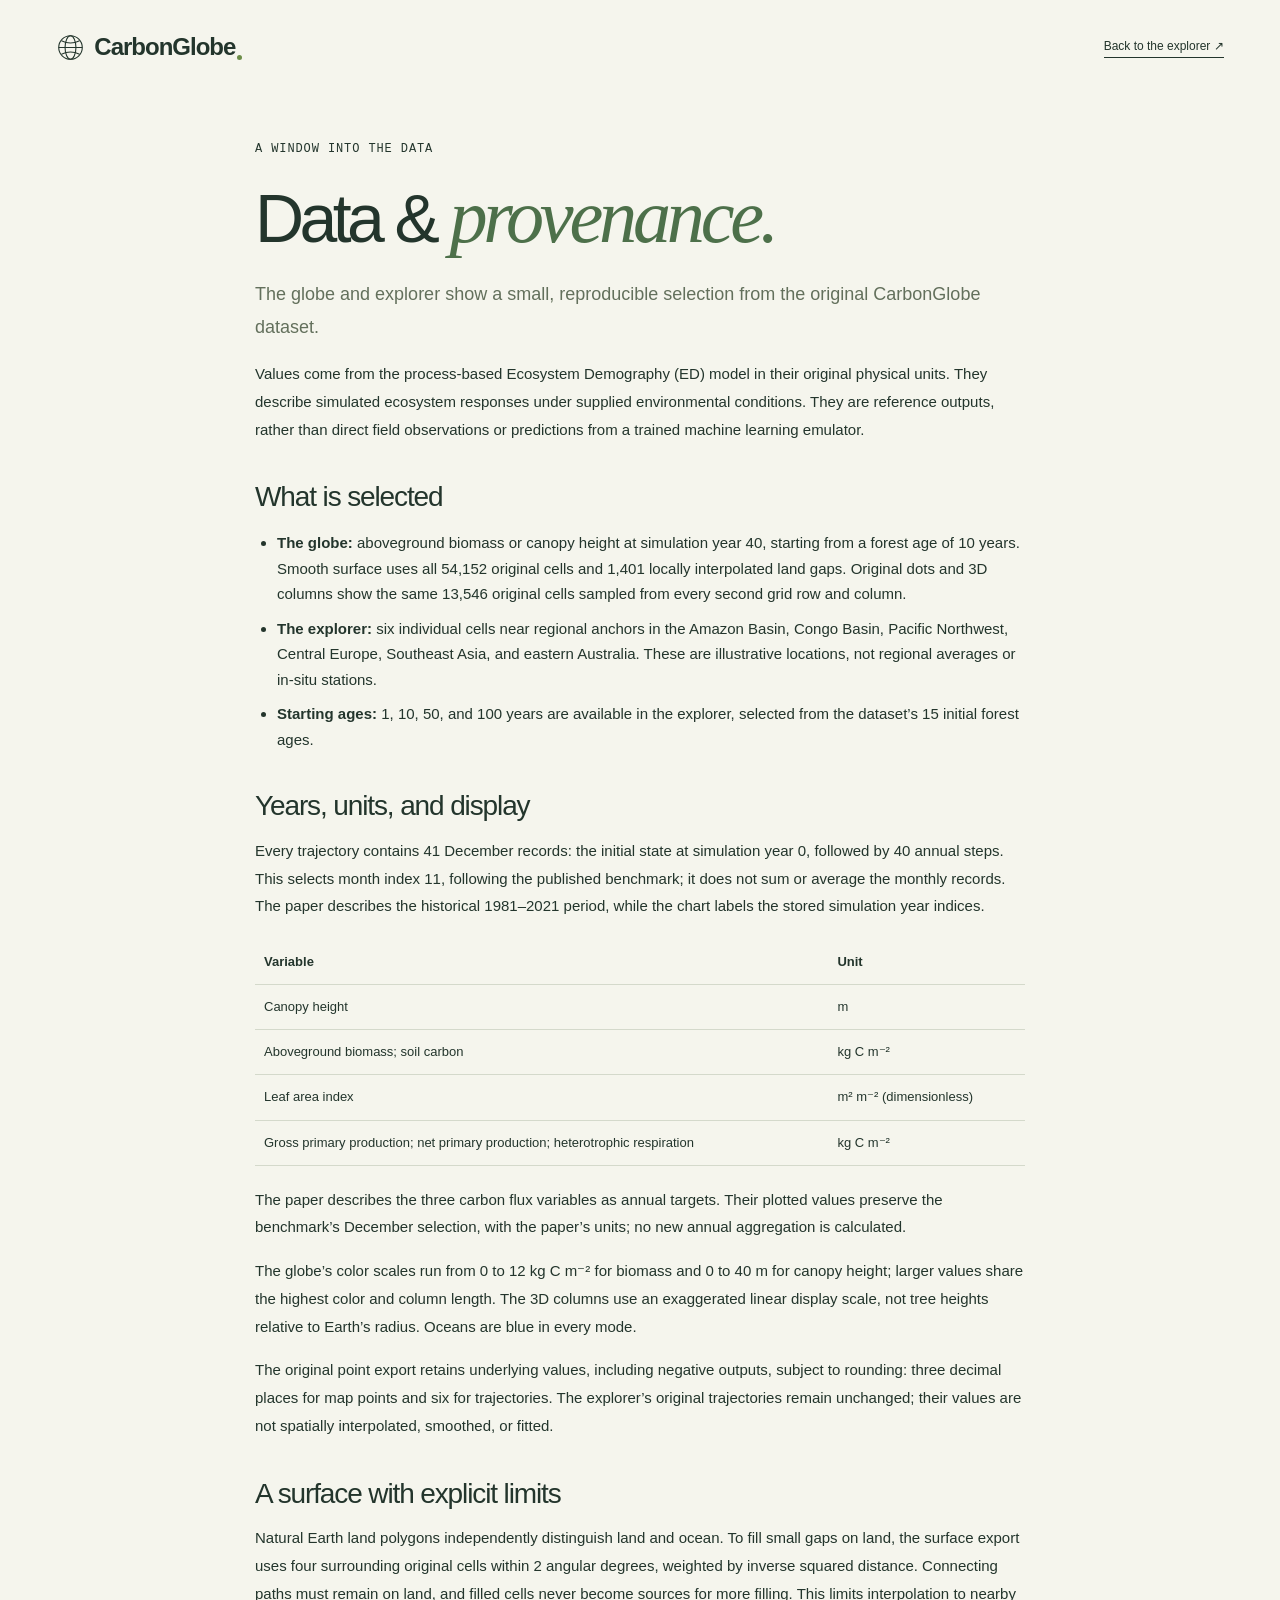
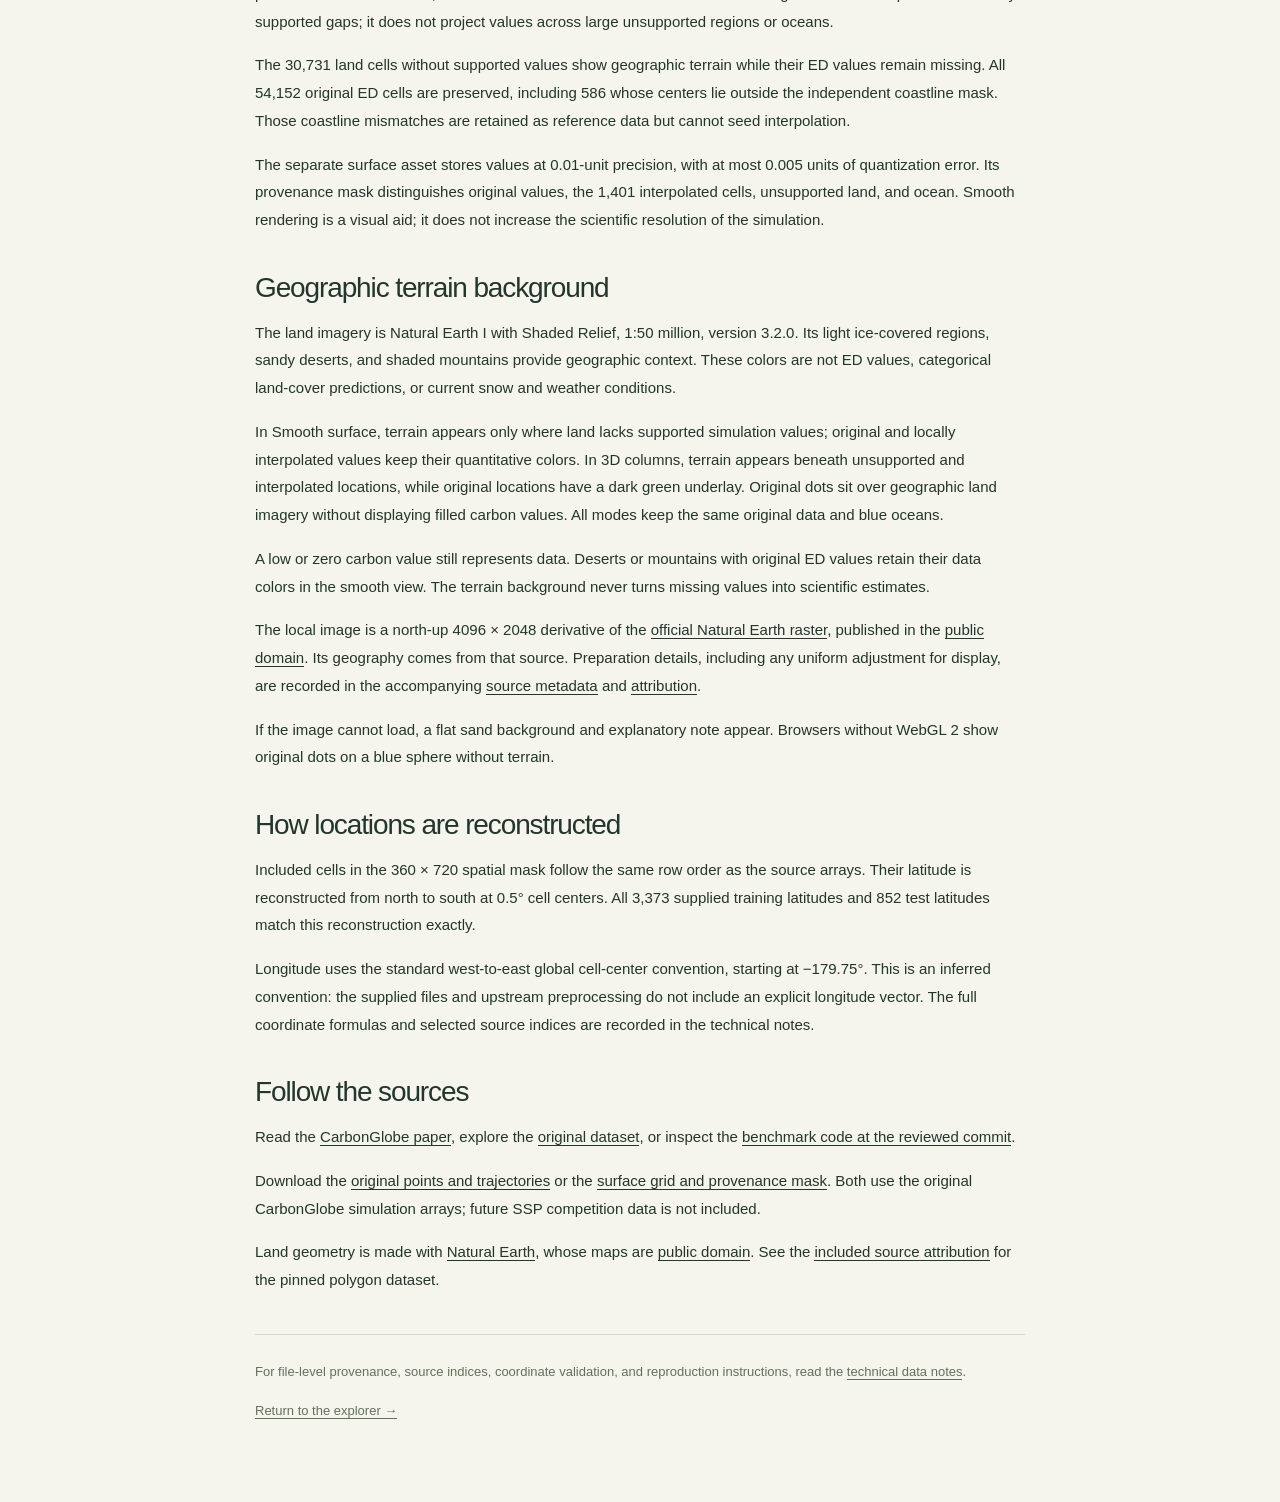
==== commit 4a3c3104: "Use blue oceans and geographic terrain for missing-data land" ====
--- a/data-notes.html
+++ b/data-notes.html
@@ -56,12 +56,18 @@
       </tbody>
     </table>
     <p>The paper describes the three carbon flux variables as annual targets. Their plotted values preserve the benchmark’s December selection, with the paper’s units; no new annual aggregation is calculated.</p>
-    <p>The globe’s color scales run from 0 to 12 kg C m⁻² for biomass and 0 to 40 m for canopy height; larger values share the highest color. The 3D columns use an exaggerated linear display scale, not tree heights relative to Earth’s radius. Blue and green ocean choices change appearance only.</p>
+    <p>The globe’s color scales run from 0 to 12 kg C m⁻² for biomass and 0 to 40 m for canopy height; larger values share the highest color and column length. The 3D columns use an exaggerated linear display scale, not tree heights relative to Earth’s radius. Oceans are blue in every mode.</p>
     <p>The original point export retains underlying values, including negative outputs, subject to rounding: three decimal places for map points and six for trajectories. The explorer’s original trajectories remain unchanged; their values are not spatially interpolated, smoothed, or fitted.</p>
     <h2>A surface with explicit limits</h2>
     <p>Natural Earth land polygons independently distinguish land and ocean. To fill small gaps on land, the surface export uses four surrounding original cells within 2 angular degrees, weighted by inverse squared distance. Connecting paths must remain on land, and filled cells never become sources for more filling. This limits interpolation to nearby supported gaps; it does not project values across large unsupported regions or oceans.</p>
-    <p>The 30,731 land cells without supported values remain neutral. All 54,152 original ED cells are preserved, including 586 whose centers lie outside the independent coastline mask. Those coastline mismatches are retained as reference data but cannot seed interpolation.</p>
+    <p>The 30,731 land cells without supported values show geographic terrain while their ED values remain missing. All 54,152 original ED cells are preserved, including 586 whose centers lie outside the independent coastline mask. Those coastline mismatches are retained as reference data but cannot seed interpolation.</p>
     <p>The separate surface asset stores values at 0.01-unit precision, with at most 0.005 units of quantization error. Its provenance mask distinguishes original values, the 1,401 interpolated cells, unsupported land, and ocean. Smooth rendering is a visual aid; it does not increase the scientific resolution of the simulation.</p>
+    <h2 id="terrain-background">Geographic terrain background</h2>
+    <p>The land imagery is Natural Earth I with Shaded Relief, 1:50 million, version 3.2.0. Its light ice-covered regions, sandy deserts, and shaded mountains provide geographic context. These colors are not ED values, categorical land-cover predictions, or current snow and weather conditions.</p>
+    <p>In Smooth surface, terrain appears only where land lacks supported simulation values; original and locally interpolated values keep their quantitative colors. In 3D columns, terrain appears beneath unsupported and interpolated locations, while original locations have a dark green underlay. Original dots sit over geographic land imagery without displaying filled carbon values. All modes keep the same original data and blue oceans.</p>
+    <p>A low or zero carbon value still represents data. Deserts or mountains with original ED values retain their data colors in the smooth view. The terrain background never turns missing values into scientific estimates.</p>
+    <p>The local image is a north-up 4096 × 2048 derivative of the <a href="https://www.naturalearthdata.com/downloads/50m-raster-data/50m-natural-earth-1/">official Natural Earth raster</a>, published in the <a href="https://www.naturalearthdata.com/about/terms-of-use/">public domain</a>. Its geography comes from that source. Preparation details, including any uniform adjustment for display, are recorded in the accompanying <a href="assets/textures/earth-terrain.attribution.json">source metadata</a> and <a href="assets/textures/ATTRIBUTION.txt">attribution</a>.</p>
+    <p>If the image cannot load, a flat sand background and explanatory note appear. Browsers without WebGL 2 show original dots on a blue sphere without terrain.</p>
     <h2>How locations are reconstructed</h2>
     <p>Included cells in the 360 × 720 spatial mask follow the same row order as the source arrays. Their latitude is reconstructed from north to south at 0.5° cell centers. All 3,373 supplied training latitudes and 852 test latitudes match this reconstruction exactly.</p>
     <p>Longitude uses the standard west-to-east global cell-center convention, starting at −179.75°. This is an inferred convention: the supplied files and upstream preprocessing do not include an explicit longitude vector. The full coordinate formulas and selected source indices are recorded in the technical notes.</p>
--- a/styles.css
+++ b/styles.css
@@ -355,7 +355,7 @@
 .globe-viewport .visual-status{bottom:87px}
 #globe-gap-key{display:flex;align-items:center;gap:6px;font-size:10px;line-height:1.4;margin-top:6px;color:#63705c;letter-spacing:0}
 #globe-gap-key[hidden]{display:none}
-#globe-gap-key i{width:9px;height:9px;background:#aaa99a;display:inline-block;flex-shrink:0;border:1px solid #8c8f81}
+#globe-gap-key i{width:9px;height:9px;background:linear-gradient(135deg,#eff0e8 30%,#d7bd8c 31%,#d7bd8c 65%,#9e8c73 66%);display:inline-block;flex-shrink:0;border:1px solid #b7b7a6}
 .globe-options-panel{border-top:1px solid #d4dccb;margin-top:5px;padding:13px 0 0;position:relative}
 .globe-options-top{display:grid;grid-template-columns:minmax(265px,1.25fr) minmax(170px,1fr);align-items:center;gap:17px}
 .globe-mode-switch{display:flex;align-items:stretch;min-width:0;padding:3px;border:1px solid #ccd7bd;background:#edf0e4}
@@ -364,26 +364,21 @@
 .globe-mode-switch button:hover{background:#e1e8d2}
 .globe-mode-switch button[aria-pressed="true"]:hover{background:#d1e2b0}
 .globe-variable-label{display:block;min-width:0}
-.globe-variable-label>span,.globe-control-label{font-family:var(--mono);font-size:9px;color:#63705c;letter-spacing:.06em;line-height:1.5}
+.globe-variable-label>span{font-family:var(--mono);font-size:9px;color:#63705c;letter-spacing:.06em;line-height:1.5}
 .globe-variable-label>span{display:block;margin-bottom:0}
 .globe-variable-label select{font-size:12px;font-weight:500;min-height:40px;padding-right:20px}
-.globe-ocean-row{display:flex;gap:12px;align-items:center;margin-top:6px}
-.globe-ocean-switch{display:flex;align-items:center;gap:13px;flex-wrap:wrap}
-.globe-ocean-switch button{border:0;display:inline-flex;align-items:center;justify-content:flex-start;gap:7px;font-size:11px;font-weight:450;line-height:1.5;min-height:40px;padding:6px 1px;color:#63705c;position:relative}
-.globe-ocean-switch button::after{content:'';position:absolute;bottom:4px;left:19px;right:0;height:1px;background:currentColor;transform:scaleX(0);transform-origin:left;transition:transform .16s}
-.globe-ocean-switch button[aria-pressed="true"]{color:#244b38}
-.globe-ocean-switch button[aria-pressed="true"]::after,.globe-ocean-switch button:hover::after{transform:scaleX(1)}
-.ocean-swatch{width:12px;height:12px;border-radius:50%;display:inline-block;flex-shrink:0;outline:1px solid #bfc9b7;outline-offset:2px}
-.ocean-swatch-blue{background:#122b43}
-.ocean-swatch-green{background:#173f35}
 .globe-elevation-control{display:flex;align-items:center;gap:15px;min-width:0;margin-top:1px}
 .globe-elevation-control[hidden]{display:none}
 .globe-elevation-control label{font-size:11px;line-height:1.5;color:#63705c;white-space:nowrap}
 .globe-elevation-control input{height:40px;max-width:220px;flex:1;min-width:70px;--progress:50%}
 .globe-elevation-control>span{font-family:var(--mono);font-size:14px;color:#63705c}
+#globe-gap-key.terrain-unavailable i{background:#b9aa8e}
+.globe-terrain-note{font-size:10px;line-height:1.7;color:#75806b;margin-top:3px}
+.globe-terrain-note[hidden]{display:none}
+.globe-terrain-note a{border-bottom:1px solid #c4ceba}
 .globe-mode-note{font-size:11px;line-height:1.7;color:#63705c;margin-top:5px;min-height:19px;max-width:620px}
-@media(max-width:1150px){.globe-options-top{grid-template-columns:1fr;gap:9px}.globe-variable-label{display:grid;grid-template-columns:70px minmax(0,1fr);align-items:center;gap:10px}.globe-variable-label select{font-size:13px;min-height:40px}.globe-viewport .globe-controls{left:0;bottom:25px}.globe-viewport .globe-legend{width:180px}.globe-ocean-row{margin-top:1px;gap:18px}.globe-ocean-switch{gap:13px}.globe-options-panel{padding-top:12px}}
-@media(min-width:761px) and (max-width:950px){.globe-viewport{padding-bottom:47px}.globe-viewport .globe-legend{bottom:5px;width:171px}.globe-viewport .globe-controls{bottom:24px;font-size:9px;gap:6px}.globe-viewport .globe-coordinate{top:9%}.globe-viewport .globe-eyebrow{max-width:175px}.globe-ocean-row{gap:13px}.globe-ocean-switch{gap:12px}.globe-ocean-switch button{font-size:10px}.globe-options-top{gap:5px}.globe-mode-switch button{padding-inline:6px}}
-@media(max-width:760px){.globe-scene{padding-bottom:0}.globe-viewport{padding-bottom:65px}.globe-viewport .globe-eyebrow{top:0;max-width:205px}.globe-viewport .globe-coordinate{top:9%}.globe-viewport .globe-controls{left:0;bottom:25px;gap:7px}.globe-viewport .globe-legend{right:0;width:174px;bottom:5px}.globe-options-panel{margin-top:9px;padding-top:12px}.globe-options-top{grid-template-columns:1fr;gap:7px}.globe-mode-switch button{font-size:12px;min-height:44px;padding-inline:8px}.globe-variable-label{grid-template-columns:75px minmax(0,1fr);gap:12px}.globe-variable-label>span,.globe-control-label{font-size:10px}.globe-variable-label select{font-size:14px;min-height:44px}.globe-ocean-row{gap:15px;align-items:center;margin-top:0}.globe-ocean-switch{gap:15px;flex-wrap:nowrap}.globe-ocean-switch button{font-size:11px;min-height:44px;gap:7px}.globe-ocean-switch button::after{bottom:6px}.globe-elevation-control{gap:13px}.globe-elevation-control label{font-size:12px}.globe-elevation-control input{height:44px}.globe-mode-note{font-size:11px;min-height:0;margin-top:6px;line-height:1.8}}
-@media(max-width:380px){.globe-viewport .globe-legend{width:153px;font-size:9px}.globe-viewport .globe-legend small{font-size:9px}.globe-viewport .globe-controls{font-size:9px;gap:6px}.globe-viewport .globe-controls>span{max-width:70px;line-height:1.6}.globe-viewport .globe-eyebrow{max-width:185px}#globe-gap-key{font-size:9px}.globe-mode-switch button{font-size:11px;padding-inline:5px}.globe-ocean-row{gap:10px}.globe-ocean-switch{gap:11px}.globe-ocean-switch button{font-size:10px;gap:6px}.globe-control-label{font-size:9px}.globe-variable-label{grid-template-columns:63px minmax(0,1fr);gap:8px}.globe-variable-label select{font-size:13px}}
+@media(max-width:1150px){.globe-options-top{grid-template-columns:1fr;gap:9px}.globe-variable-label{display:grid;grid-template-columns:70px minmax(0,1fr);align-items:center;gap:10px}.globe-variable-label select{font-size:13px;min-height:40px}.globe-viewport .globe-controls{left:0;bottom:25px}.globe-viewport .globe-legend{width:180px}.globe-options-panel{padding-top:12px}}
+@media(min-width:761px) and (max-width:950px){.globe-viewport{padding-bottom:47px}.globe-viewport .globe-legend{bottom:5px;width:171px}.globe-viewport .globe-controls{bottom:24px;font-size:9px;gap:6px}.globe-viewport .globe-coordinate{top:9%}.globe-viewport .globe-eyebrow{max-width:175px}.globe-options-top{gap:5px}.globe-mode-switch button{padding-inline:6px}}
+@media(max-width:760px){.globe-scene{padding-bottom:0}.globe-viewport{padding-bottom:65px}.globe-viewport .globe-eyebrow{top:0;max-width:205px}.globe-viewport .globe-coordinate{top:9%}.globe-viewport .globe-controls{left:0;bottom:25px;gap:7px}.globe-viewport .globe-legend{right:0;width:174px;bottom:5px}.globe-options-panel{margin-top:9px;padding-top:12px}.globe-options-top{grid-template-columns:1fr;gap:7px}.globe-mode-switch button{font-size:12px;min-height:44px;padding-inline:8px}.globe-variable-label{grid-template-columns:75px minmax(0,1fr);gap:12px}.globe-variable-label>span{font-size:10px}.globe-variable-label select{font-size:14px;min-height:44px}.globe-elevation-control{gap:13px}.globe-elevation-control label{font-size:12px}.globe-elevation-control input{height:44px}.globe-mode-note{font-size:11px;min-height:0;margin-top:6px;line-height:1.8}}
+@media(max-width:380px){.globe-viewport .globe-legend{width:153px;font-size:9px}.globe-viewport .globe-legend small{font-size:9px}.globe-viewport .globe-controls{font-size:9px;gap:6px}.globe-viewport .globe-controls>span{max-width:70px;line-height:1.6}.globe-viewport .globe-eyebrow{max-width:185px}#globe-gap-key{font-size:9px}.globe-mode-switch button{font-size:11px;padding-inline:5px}.globe-variable-label{grid-template-columns:63px minmax(0,1fr);gap:8px}.globe-variable-label select{font-size:13px}}
 @media print{body{background:#fff;color:#000}.site-header nav,.hero-actions,.globe-controls,.globe-scene,.menu-toggle,.hero-bottom,.timeline,.chart-footer,footer,.possibilities-section::after{display:none!important}.hero,.split-heading,.benchmark-layout,.possibilities-layout,.citation-block{display:block}.hero{min-height:0;padding-block:25px}h1{font-size:48px}h2{font-size:30px}.section,.explore-section,.possibilities-section{padding:30px 24px;break-inside:avoid}.explore-section,.possibilities-section{background:#fff;color:#000}.explore-section p,.possibilities-section p{color:#333!important}.explore-section h2 .serif,.possibilities-section h2 .serif{color:#000}.benchmark-chart-wrap{margin-top:25px}a[href]::after{content:''}}
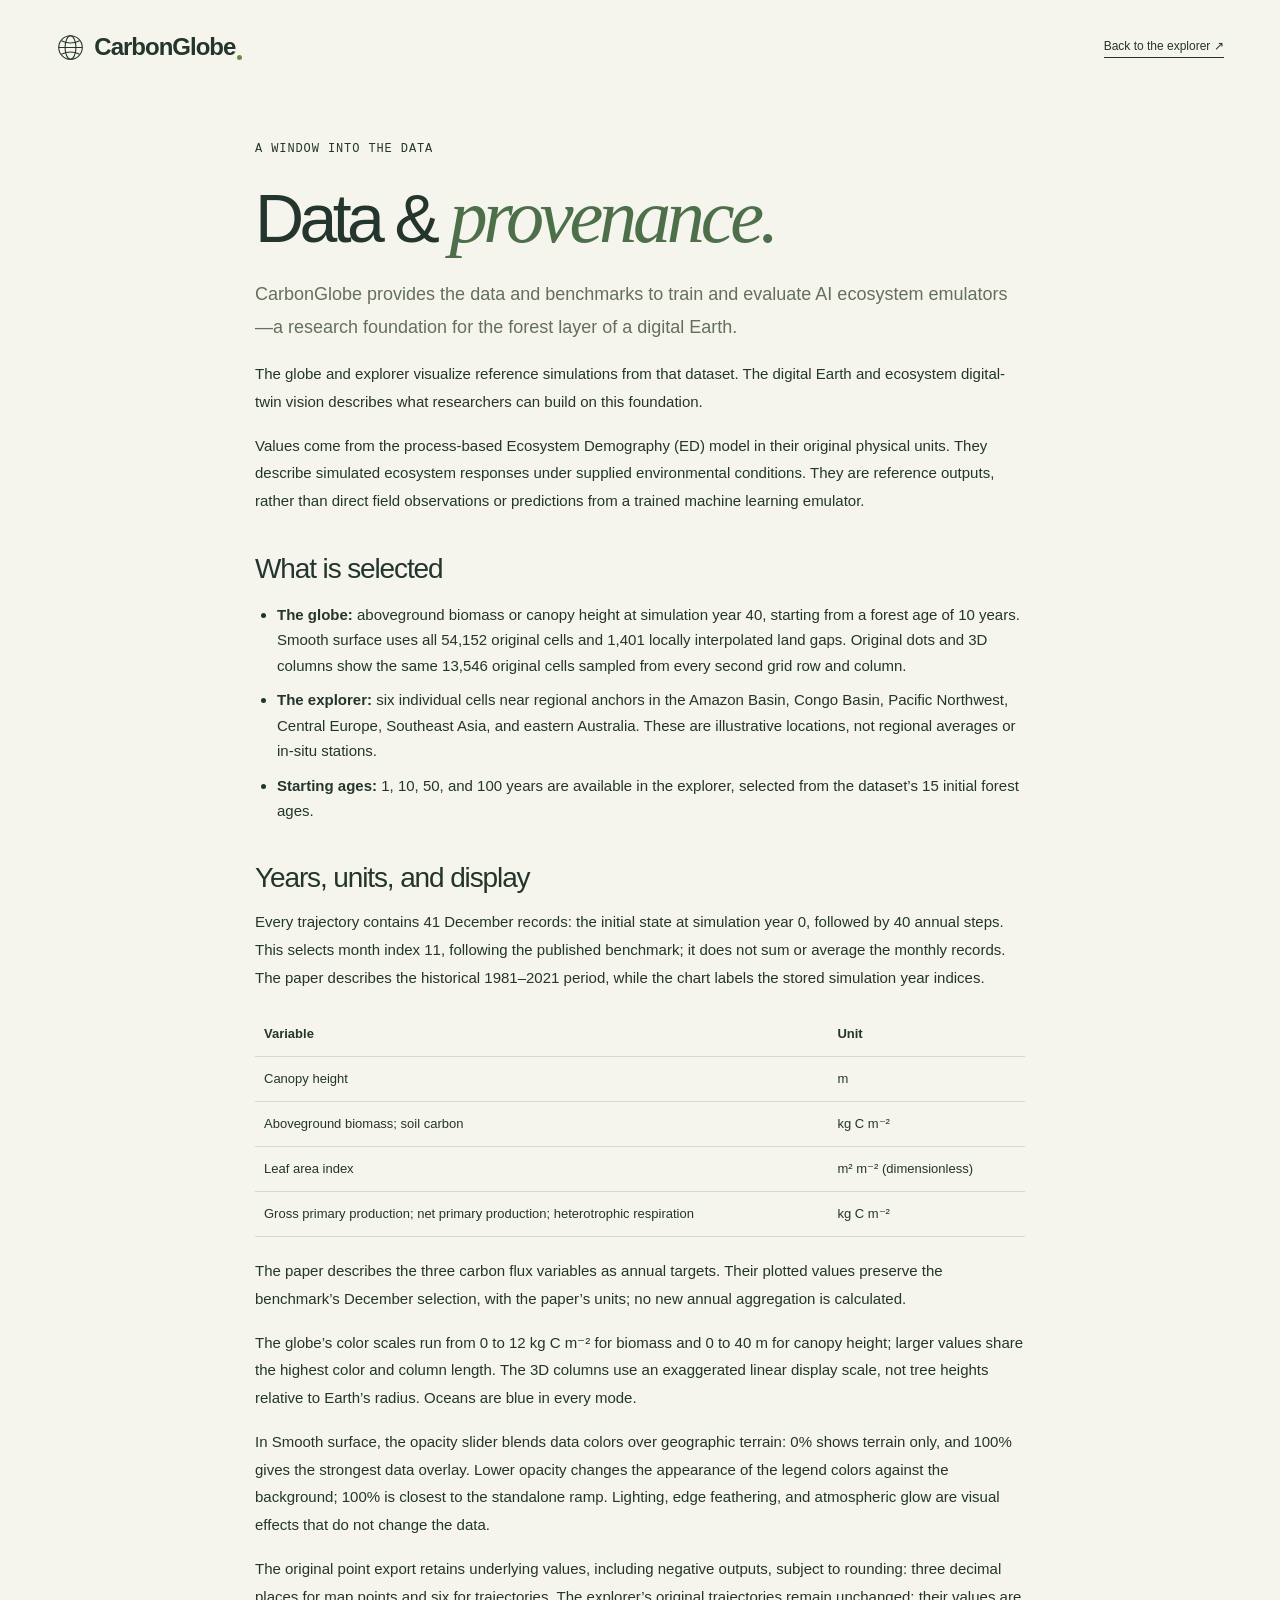
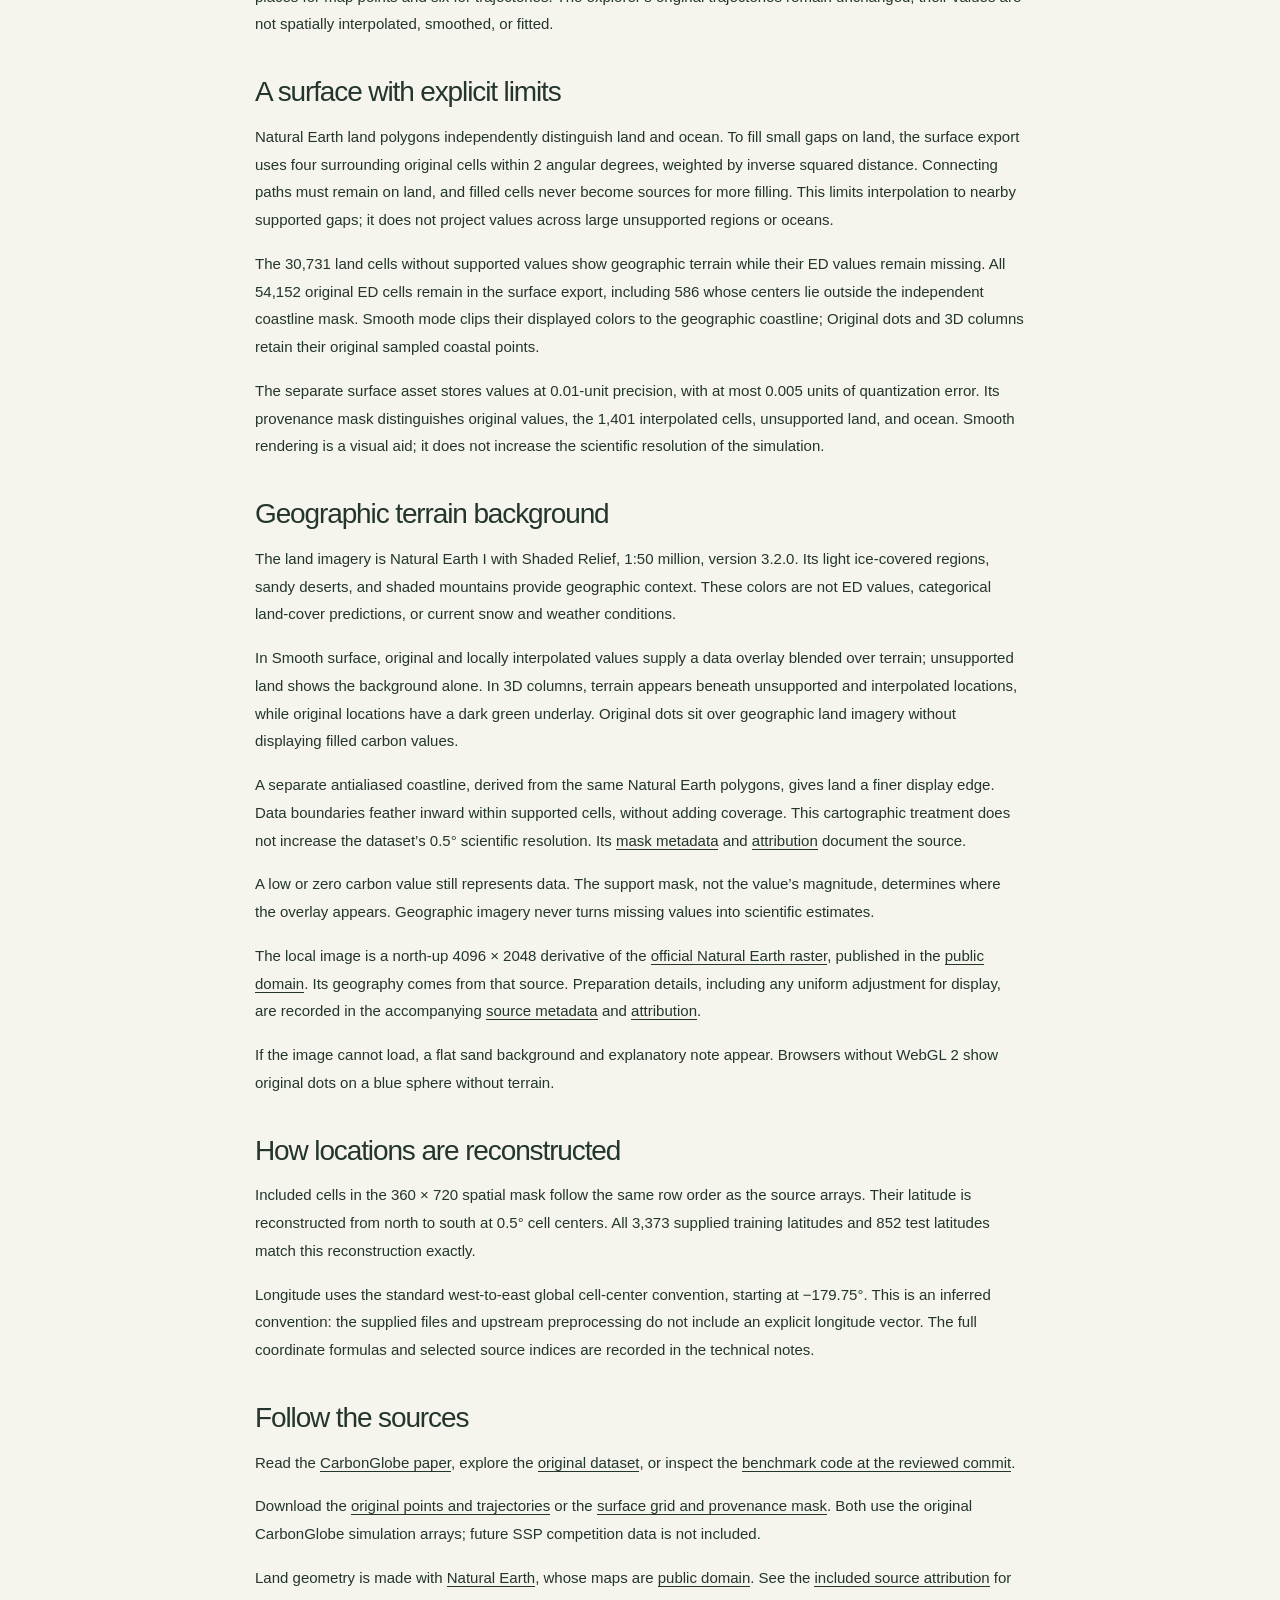
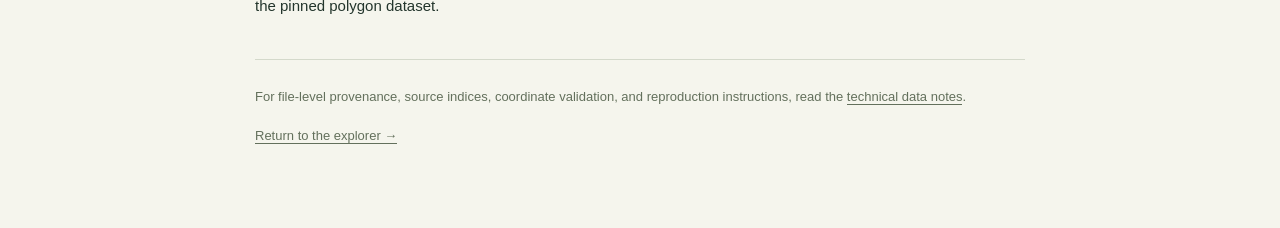
==== commit affb8b1a: "Blend globe data with terrain and foreground digital Earth emulators" ====
--- a/data-notes.html
+++ b/data-notes.html
@@ -35,7 +35,8 @@
   <main class="provenance" id="main">
     <span class="eyebrow">A WINDOW INTO THE DATA</span>
     <h1>Data & <span class="serif">provenance.</span></h1>
-    <p class="intro">The globe and explorer show a small, reproducible selection from the original CarbonGlobe dataset.</p>
+    <p class="intro">CarbonGlobe provides the data and benchmarks to train and evaluate AI ecosystem emulators—a research foundation for the forest layer of a digital Earth.</p>
+    <p>The globe and explorer visualize reference simulations from that dataset. The digital Earth and ecosystem digital-twin vision describes what researchers can build on this foundation.</p>
     <p>Values come from the process-based Ecosystem Demography (ED) model in their original physical units. They describe simulated ecosystem responses under supplied environmental conditions. They are reference outputs, rather than direct field observations or predictions from a trained machine learning emulator.</p>
     <h2>What is selected</h2>
     <ul>
@@ -57,15 +58,17 @@
     </table>
     <p>The paper describes the three carbon flux variables as annual targets. Their plotted values preserve the benchmark’s December selection, with the paper’s units; no new annual aggregation is calculated.</p>
     <p>The globe’s color scales run from 0 to 12 kg C m⁻² for biomass and 0 to 40 m for canopy height; larger values share the highest color and column length. The 3D columns use an exaggerated linear display scale, not tree heights relative to Earth’s radius. Oceans are blue in every mode.</p>
+    <p>In Smooth surface, the opacity slider blends data colors over geographic terrain: 0% shows terrain only, and 100% gives the strongest data overlay. Lower opacity changes the appearance of the legend colors against the background; 100% is closest to the standalone ramp. Lighting, edge feathering, and atmospheric glow are visual effects that do not change the data.</p>
     <p>The original point export retains underlying values, including negative outputs, subject to rounding: three decimal places for map points and six for trajectories. The explorer’s original trajectories remain unchanged; their values are not spatially interpolated, smoothed, or fitted.</p>
     <h2>A surface with explicit limits</h2>
     <p>Natural Earth land polygons independently distinguish land and ocean. To fill small gaps on land, the surface export uses four surrounding original cells within 2 angular degrees, weighted by inverse squared distance. Connecting paths must remain on land, and filled cells never become sources for more filling. This limits interpolation to nearby supported gaps; it does not project values across large unsupported regions or oceans.</p>
-    <p>The 30,731 land cells without supported values show geographic terrain while their ED values remain missing. All 54,152 original ED cells are preserved, including 586 whose centers lie outside the independent coastline mask. Those coastline mismatches are retained as reference data but cannot seed interpolation.</p>
+    <p>The 30,731 land cells without supported values show geographic terrain while their ED values remain missing. All 54,152 original ED cells remain in the surface export, including 586 whose centers lie outside the independent coastline mask. Smooth mode clips their displayed colors to the geographic coastline; Original dots and 3D columns retain their original sampled coastal points.</p>
     <p>The separate surface asset stores values at 0.01-unit precision, with at most 0.005 units of quantization error. Its provenance mask distinguishes original values, the 1,401 interpolated cells, unsupported land, and ocean. Smooth rendering is a visual aid; it does not increase the scientific resolution of the simulation.</p>
     <h2 id="terrain-background">Geographic terrain background</h2>
     <p>The land imagery is Natural Earth I with Shaded Relief, 1:50 million, version 3.2.0. Its light ice-covered regions, sandy deserts, and shaded mountains provide geographic context. These colors are not ED values, categorical land-cover predictions, or current snow and weather conditions.</p>
-    <p>In Smooth surface, terrain appears only where land lacks supported simulation values; original and locally interpolated values keep their quantitative colors. In 3D columns, terrain appears beneath unsupported and interpolated locations, while original locations have a dark green underlay. Original dots sit over geographic land imagery without displaying filled carbon values. All modes keep the same original data and blue oceans.</p>
-    <p>A low or zero carbon value still represents data. Deserts or mountains with original ED values retain their data colors in the smooth view. The terrain background never turns missing values into scientific estimates.</p>
+    <p>In Smooth surface, original and locally interpolated values supply a data overlay blended over terrain; unsupported land shows the background alone. In 3D columns, terrain appears beneath unsupported and interpolated locations, while original locations have a dark green underlay. Original dots sit over geographic land imagery without displaying filled carbon values.</p>
+    <p>A separate antialiased coastline, derived from the same Natural Earth polygons, gives land a finer display edge. Data boundaries feather inward within supported cells, without adding coverage. This cartographic treatment does not increase the dataset’s 0.5° scientific resolution. Its <a href="assets/textures/earth-land-mask.attribution.json">mask metadata</a> and <a href="assets/textures/LAND_MASK_ATTRIBUTION.txt">attribution</a> document the source.</p>
+    <p>A low or zero carbon value still represents data. The support mask, not the value’s magnitude, determines where the overlay appears. Geographic imagery never turns missing values into scientific estimates.</p>
     <p>The local image is a north-up 4096 × 2048 derivative of the <a href="https://www.naturalearthdata.com/downloads/50m-raster-data/50m-natural-earth-1/">official Natural Earth raster</a>, published in the <a href="https://www.naturalearthdata.com/about/terms-of-use/">public domain</a>. Its geography comes from that source. Preparation details, including any uniform adjustment for display, are recorded in the accompanying <a href="assets/textures/earth-terrain.attribution.json">source metadata</a> and <a href="assets/textures/ATTRIBUTION.txt">attribution</a>.</p>
     <p>If the image cannot load, a flat sand background and explanatory note appear. Browsers without WebGL 2 show original dots on a blue sphere without terrain.</p>
     <h2>How locations are reconstructed</h2>
--- a/styles.css
+++ b/styles.css
@@ -372,6 +372,14 @@
 .globe-elevation-control label{font-size:11px;line-height:1.5;color:#63705c;white-space:nowrap}
 .globe-elevation-control input{height:40px;max-width:220px;flex:1;min-width:70px;--progress:50%}
 .globe-elevation-control>span{font-family:var(--mono);font-size:14px;color:#63705c}
+.globe-opacity-control{display:flex;align-items:center;gap:12px;min-width:0;margin-top:5px;color:#63705c}
+.globe-opacity-control[hidden],#globe-color-ramp[hidden],.globe-legend .globe-legend-scale[hidden],.globe-legend small[hidden]{display:none}
+.globe-opacity-control label{font-size:11px;white-space:nowrap;margin-right:6px}
+.globe-opacity-control input{height:40px;flex:1;min-width:55px;max-width:240px;--progress:60%}
+.globe-opacity-control output{font:11px var(--mono);width:35px;text-align:right;color:var(--forest)}
+.opacity-endpoint{font-size:10px;opacity:.8}
+@media(max-width:760px){.globe-opacity-control{gap:9px}.globe-opacity-control input{height:44px}.globe-opacity-control label{font-size:12px}.globe-opacity-control output{font-size:11px}}
+@media(max-width:380px){.globe-opacity-control{gap:8px}.globe-opacity-control label{font-size:11px;margin-right:0}.opacity-endpoint{font-size:9px}}
 #globe-gap-key.terrain-unavailable i{background:#b9aa8e}
 .globe-terrain-note{font-size:10px;line-height:1.7;color:#75806b;margin-top:3px}
 .globe-terrain-note[hidden]{display:none}
